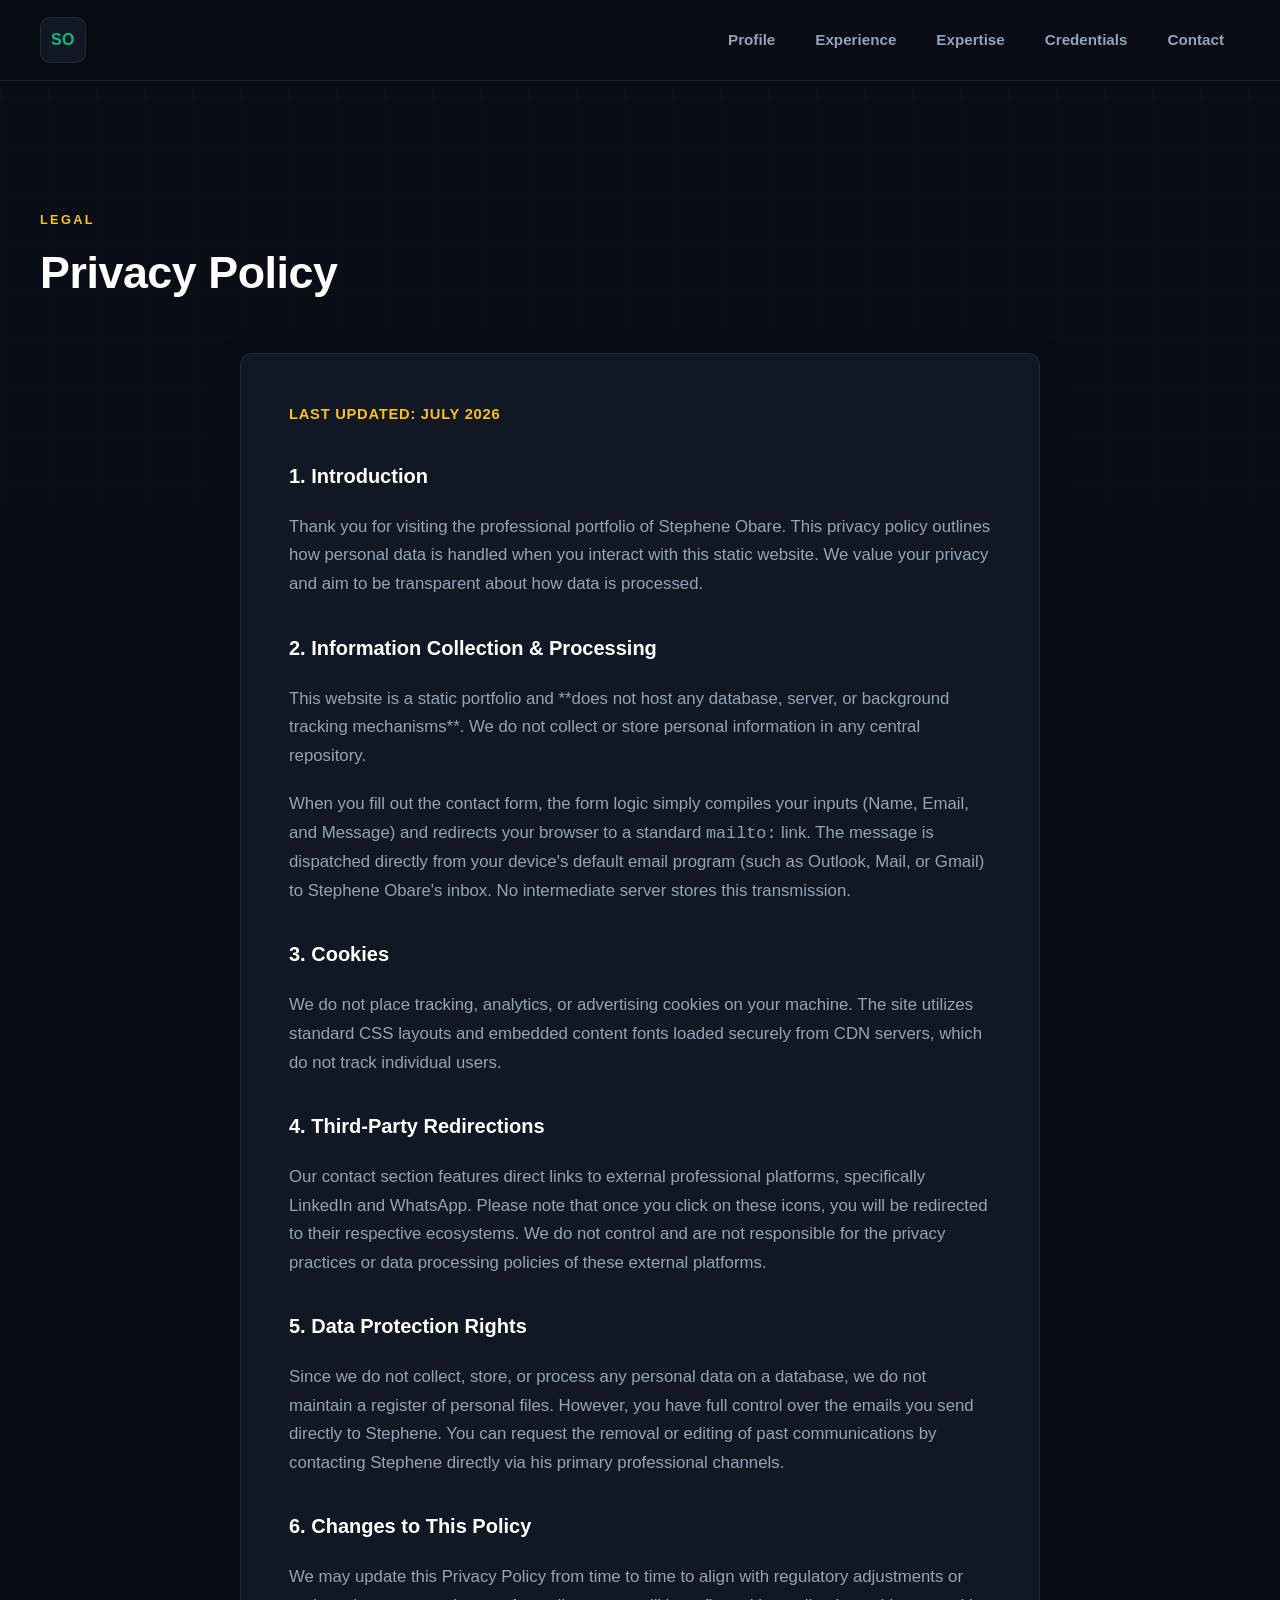
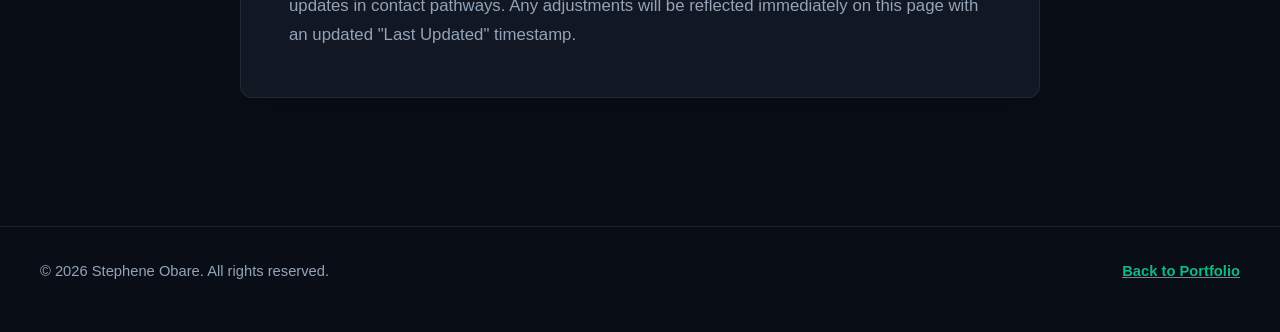
==== privacy.html @ b7cac8b8 "Final modifications" ====
<!DOCTYPE html>
<html lang="en">
  <head>
    <meta charset="UTF-8" />
    <meta name="viewport" content="width=device-width, initial-scale=1.0" />
    <meta http-equiv="Content-Security-Policy" content="default-src 'self'; style-src 'self' https://fonts.googleapis.com https://cdnjs.cloudflare.com 'unsafe-inline'; font-src 'self' https://fonts.gstatic.com https://cdnjs.cloudflare.com; img-src 'self' data: https:; script-src 'self'; object-src 'none'; base-uri 'self'; frame-ancestors 'none'" />
    <meta http-equiv="X-Content-Type-Options" content="nosniff" />
    <meta http-equiv="Referrer-Policy" content="strict-origin-when-cross-origin" />
    <meta name="permissions-policy" content="geolocation=(), microphone=(), camera=()" />
    <title>Privacy Policy | Stephene Obare</title>
    <meta name="description" content="Privacy Policy for the professional portfolio website of Stephene Obare." />
    <link rel="preconnect" href="https://fonts.googleapis.com" />
    <link rel="preconnect" href="https://fonts.gstatic.com" crossorigin />
    <link href="https://fonts.googleapis.com/css2?family=Inter:wght@400;500;600;700;800&family=Plus+Jakarta+Sans:ital,wght@0,300..800;1,300..800&display=swap" rel="stylesheet" />
    <link rel="stylesheet" href="https://cdnjs.cloudflare.com/ajax/libs/font-awesome/6.5.2/css/all.min.css" referrerpolicy="no-referrer" />
    <link rel="stylesheet" href="styles.css" />
  </head>
  <body>
    <header class="site-header">
      <nav class="nav container">
        <a href="index.html#home" class="logo" aria-label="Stephene Obare home">SO</a>
        <button class="nav-toggle" aria-label="Toggle navigation" aria-expanded="false">
          <span></span>
          <span></span>
          <span></span>
        </button>
        <div class="nav-links">
          <a href="index.html#profile">Profile</a>
          <a href="index.html#experience">Experience</a>
          <a href="index.html#expertise">Expertise</a>
          <a href="index.html#credentials">Credentials</a>
          <a href="index.html#contact">Contact</a>
        </div>
      </nav>
    </header>

    <main>
      <section class="section container">
        <div class="section-heading">
          <p class="eyebrow">Legal</p>
          <h2>Privacy Policy</h2>
        </div>
        
        <div class="feature-panel" style="max-width: 800px; margin: 0 auto; padding: clamp(1.5rem, 4vw, 3rem);">
          <p style="font-size: 0.92rem; color: var(--brass); font-weight: 700; text-transform: uppercase; letter-spacing: 0.05em; margin-bottom: 1.5rem;">Last Updated: July 2026</p>
          
          <h3 style="color: var(--navy); font-family: var(--font-heading); margin-top: 2rem; font-size: 1.25rem;">1. Introduction</h3>
          <p>Thank you for visiting the professional portfolio of Stephene Obare. This privacy policy outlines how personal data is handled when you interact with this static website. We value your privacy and aim to be transparent about how data is processed.</p>
          
          <h3 style="color: var(--navy); font-family: var(--font-heading); margin-top: 2rem; font-size: 1.25rem;">2. Information Collection & Processing</h3>
          <p>This website is a static portfolio and **does not host any database, server, or background tracking mechanisms**. We do not collect or store personal information in any central repository.</p>
          <p>When you fill out the contact form, the form logic simply compiles your inputs (Name, Email, and Message) and redirects your browser to a standard <code>mailto:</code> link. The message is dispatched directly from your device's default email program (such as Outlook, Mail, or Gmail) to Stephene Obare's inbox. No intermediate server stores this transmission.</p>
          
          <h3 style="color: var(--navy); font-family: var(--font-heading); margin-top: 2rem; font-size: 1.25rem;">3. Cookies</h3>
          <p>We do not place tracking, analytics, or advertising cookies on your machine. The site utilizes standard CSS layouts and embedded content fonts loaded securely from CDN servers, which do not track individual users.</p>
          
          <h3 style="color: var(--navy); font-family: var(--font-heading); margin-top: 2rem; font-size: 1.25rem;">4. Third-Party Redirections</h3>
          <p>Our contact section features direct links to external professional platforms, specifically LinkedIn and WhatsApp. Please note that once you click on these icons, you will be redirected to their respective ecosystems. We do not control and are not responsible for the privacy practices or data processing policies of these external platforms.</p>
          
          <h3 style="color: var(--navy); font-family: var(--font-heading); margin-top: 2rem; font-size: 1.25rem;">5. Data Protection Rights</h3>
          <p>Since we do not collect, store, or process any personal data on a database, we do not maintain a register of personal files. However, you have full control over the emails you send directly to Stephene. You can request the removal or editing of past communications by contacting Stephene directly via his primary professional channels.</p>
          
          <h3 style="color: var(--navy); font-family: var(--font-heading); margin-top: 2rem; font-size: 1.25rem;">6. Changes to This Policy</h3>
          <p>We may update this Privacy Policy from time to time to align with regulatory adjustments or updates in contact pathways. Any adjustments will be reflected immediately on this page with an updated "Last Updated" timestamp.</p>
        </div>
      </section>
    </main>

    <footer class="site-footer">
      <div class="container footer-content">
        <p>&copy; <span id="year"></span> Stephene Obare. All rights reserved.</p>
        <p><a href="index.html" style="color: var(--green); font-weight: 700; text-decoration: underline;">Back to Portfolio</a></p>
      </div>
    </footer>

    <script src="script.js"></script>
  </body>
</html>
---- styles.css ----
:root {
  --ink: #e2e8f0;
  --muted: #94a3b8;
  --paper: #090e16;
  --panel: #111823;
  --navy: #ffffff;
  --green: #10b981;
  --brass: #fbbf24;
  --clay: #f43f5e;
  --line: rgba(255, 255, 255, 0.08);
  --shadow: 0 8px 32px rgba(0, 0, 0, 0.24), 0 1px 4px rgba(0, 0, 0, 0.12);
  --shadow-hover: 0 16px 48px rgba(0, 0, 0, 0.4), 0 4px 16px rgba(0, 0, 0, 0.2);
  --font-heading: 'Plus Jakarta Sans', 'Inter', sans-serif;
  --font-body: 'Inter', sans-serif;
}

* {
  box-sizing: border-box;
}

html {
  scroll-behavior: smooth;
}

body {
  margin: 0;
  font-family: var(--font-body);
  color: var(--ink);
  line-height: 1.7;
  background: var(--paper);
  overflow-x: hidden;
}

body::before {
  content: '';
  position: fixed;
  inset: 0;
  z-index: -1;
  pointer-events: none;
  background:
    linear-gradient(rgba(255, 255, 255, 0.015) 1px, transparent 1px),
    linear-gradient(90deg, rgba(255, 255, 255, 0.015) 1px, transparent 1px);
  background-size: 48px 48px;
  mask-image: linear-gradient(180deg, rgba(0, 0, 0, 1), transparent 90%);
}

a {
  color: inherit;
  text-decoration: none;
  transition: all 0.25s ease;
}

img {
  display: block;
  max-width: 100%;
}

.container {
  width: min(1200px, calc(100% - 3rem));
  margin: 0 auto;
}

/* Header & Nav */
.site-header {
  position: sticky;
  top: 0;
  z-index: 100;
  background: rgba(9, 14, 22, 0.8);
  border-bottom: 1px solid var(--line);
  backdrop-filter: blur(16px);
  -webkit-backdrop-filter: blur(16px);
}

.nav {
  display: flex;
  align-items: center;
  justify-content: space-between;
  min-height: 80px;
}

.logo {
  display: inline-flex;
  align-items: center;
  justify-content: center;
  width: 46px;
  height: 46px;
  border-radius: 10px;
  background: var(--panel);
  color: var(--green);
  font-family: var(--font-heading);
  font-weight: 800;
  letter-spacing: 0.02em;
  box-shadow: 0 8px 16px rgba(0, 0, 0, 0.2);
  transition: transform 0.25s ease, box-shadow 0.25s ease;
  border: 1px solid var(--line);
}

.logo:hover {
  transform: translateY(-2px);
  box-shadow: 0 12px 20px rgba(0, 0, 0, 0.3);
}

.nav-links {
  display: flex;
  align-items: center;
  gap: 0.5rem;
  color: var(--muted);
  font-family: var(--font-heading);
  font-weight: 600;
  font-size: 0.95rem;
}

.nav-links a {
  padding: 0.5rem 1rem;
  border-radius: 8px;
  position: relative;
}

.nav-links a:hover {
  color: var(--green);
  background: rgba(16, 185, 129, 0.06);
}

.nav-toggle {
  display: none;
  flex-direction: column;
  gap: 5px;
  width: 44px;
  height: 44px;
  align-items: center;
  justify-content: center;
  border: 1px solid var(--line);
  border-radius: 8px;
  background: var(--panel);
  cursor: pointer;
  transition: all 0.2s ease;
}

.nav-toggle:hover {
  background: rgba(255, 255, 255, 0.03);
}

.nav-toggle span {
  width: 20px;
  height: 2px;
  background: var(--navy);
  border-radius: 999px;
  transition: all 0.2s ease;
}

/* Hero Shell */
.hero-shell {
  background:
    linear-gradient(135deg, rgba(10, 24, 36, 0.98) 0%, rgba(15, 37, 55, 0.94) 60%, rgba(17, 76, 64, 0.92) 100%),
    radial-gradient(circle at 80% 20%, rgba(184, 141, 61, 0.15), transparent 50%);
  color: #fff;
  position: relative;
  overflow: hidden;
}

.hero {
  display: grid;
  grid-template-columns: minmax(0, 1.15fr) minmax(320px, 0.85fr);
  gap: clamp(2rem, 5vw, 5rem);
  align-items: center;
  padding: clamp(5rem, 10vh, 7.5rem) 0;
}

.eyebrow {
  margin: 0 0 1rem;
  color: var(--brass);
  font-family: var(--font-heading);
  font-size: 0.8rem;
  font-weight: 800;
  letter-spacing: 0.18em;
  text-transform: uppercase;
}

.hero h1,
.section-heading h2,
.contact-copy h2 {
  margin: 0;
  font-family: var(--font-heading);
  color: var(--navy);
  line-height: 1.12;
  font-weight: 800;
}

.hero h1 {
  color: #ffffff;
  font-size: clamp(2.5rem, 5.5vw, 4.4rem);
  letter-spacing: -0.02em;
}

.hero-text {
  max-width: 60ch;
  margin: 1.75rem 0 0;
  color: rgba(255, 255, 255, 0.85);
  font-size: 1.15rem;
  line-height: 1.6;
}

.hero-actions {
  display: flex;
  flex-wrap: wrap;
  gap: 1rem;
  margin-top: 2.2rem;
}

.btn {
  display: inline-flex;
  align-items: center;
  justify-content: center;
  gap: 0.65rem;
  min-height: 52px;
  padding: 0.85rem 1.75rem;
  border-radius: 8px;
  font-family: var(--font-heading);
  font-weight: 700;
  font-size: 0.98rem;
  transition: all 0.25s cubic-bezier(0.25, 0.46, 0.45, 0.94);
  cursor: pointer;
  border: 1px solid transparent;
}

.btn:hover {
  transform: translateY(-3px);
  box-shadow: 0 12px 28px rgba(15, 37, 55, 0.2);
}

.btn:active {
  transform: translateY(-1px);
}

.btn-primary {
  background: var(--green);
  color: #fff;
  box-shadow: 0 4px 14px rgba(17, 76, 64, 0.25);
}

.btn-primary:hover {
  background: #195e50;
  box-shadow: 0 8px 22px rgba(17, 76, 64, 0.35);
}

.btn-secondary {
  background: var(--panel);
  border: 1px solid var(--line);
  color: var(--navy);
  box-shadow: var(--shadow);
}

.btn-secondary:hover {
  background: var(--paper);
  border-color: rgba(15, 37, 55, 0.15);
}

.hero-shell .eyebrow {
  color: var(--brass);
}

.hero-shell .btn-secondary {
  border-color: rgba(255, 255, 255, 0.2);
  background: rgba(255, 255, 255, 0.08);
  color: #fff;
  box-shadow: none;
}

.hero-shell .btn-secondary:hover {
  background: rgba(255, 255, 255, 0.16);
  border-color: rgba(255, 255, 255, 0.35);
}

.profile-card {
  align-self: stretch;
  display: grid;
  grid-template-rows: minmax(420px, 1fr) auto;
  overflow: hidden;
  border: 1px solid rgba(255, 255, 255, 0.1);
  border-radius: 12px;
  background: rgba(255, 255, 255, 0.05);
  backdrop-filter: blur(12px);
  -webkit-backdrop-filter: blur(12px);
  box-shadow: 0 30px 60px rgba(0, 0, 0, 0.25);
  transition: transform 0.3s ease;
}

.profile-card:hover {
  transform: translateY(-4px);
}

.portrait-frame {
  min-height: 420px;
  background: var(--navy);
  overflow: hidden;
}

.portrait-frame img {
  width: 100%;
  height: 100%;
  object-fit: cover;
  object-position: center top;
  transition: transform 0.5s ease;
}

.profile-card:hover .portrait-frame img {
  transform: scale(1.03);
}

.profile-card__body {
  padding: 1.75rem;
}

.profile-name {
  margin: 0;
  color: var(--navy);
  font-family: var(--font-heading);
  font-size: 1.6rem;
  font-weight: 800;
  letter-spacing: -0.01em;
}

.profile-card__body > p:not(.profile-name) {
  margin: 0.35rem 0 1.25rem;
  color: var(--muted);
  font-size: 0.95rem;
  line-height: 1.5;
}

.profile-location {
  display: inline-flex;
  align-items: center;
  gap: 0.5rem;
  padding: 0.5rem 0.85rem;
  border-radius: 6px;
  background: rgba(17, 76, 64, 0.08);
  color: var(--green);
  font-weight: 700;
  font-size: 0.85rem;
  letter-spacing: 0.02em;
}

.impact-strip {
  margin-top: -3.5rem;
  position: relative;
  z-index: 10;
  border-block: none;
  background: transparent;
  color: var(--ink);
}

.impact-grid {
  display: grid;
  grid-template-columns: repeat(3, minmax(0, 1fr));
  gap: 1.5rem;
  background: transparent;
}

.impact-grid div {
  padding: 2rem 1.75rem;
  background: var(--panel);
  border: 1px solid var(--line);
  border-radius: 12px;
  box-shadow: var(--shadow);
  transition: transform 0.3s ease, box-shadow 0.3s ease;
}

.impact-grid div:hover {
  transform: translateY(-4px);
  box-shadow: var(--shadow-hover);
}

.impact-grid strong {
  display: block;
  font-family: var(--font-heading);
  font-size: clamp(1.8rem, 3.5vw, 2.6rem);
  font-weight: 800;
  line-height: 1;
  color: var(--green);
}

.impact-grid span {
  display: block;
  margin-top: 0.6rem;
  color: var(--muted);
  font-size: 0.92rem;
  line-height: 1.5;
}

.section {
  padding: clamp(5rem, 10vw, 8rem) 0;
}

.section-alt {
  background: #0d131f;
  border-block: 1px solid var(--line);
}

.section-heading {
  max-width: 800px;
  margin-bottom: clamp(2.5rem, 6vw, 3.5rem);
}

.section-heading h2,
.contact-copy h2 {
  font-size: clamp(2rem, 3.5vw, 3rem);
  font-weight: 800;
  letter-spacing: -0.01em;
  color: var(--navy);
  margin-top: 0.5rem;
}

.profile-grid,
.credentials-grid {
  display: grid;
  grid-template-columns: minmax(0, 1.2fr) minmax(300px, 0.8fr);
  gap: 2.5rem;
}

.contact-shell {
  display: grid;
  grid-template-columns: 1fr 1.15fr;
  gap: clamp(2rem, 5vw, 4rem);
  align-items: center;
}

.feature-panel,
.timeline-card,
.competency-grid article,
.stack-list article,
.certifications-list {
  border: 1px solid var(--line);
  border-radius: 12px;
  background: var(--panel);
  box-shadow: var(--shadow);
  transition: transform 0.3s ease, box-shadow 0.3s ease;
}

.feature-panel:hover,
.timeline-card:hover,
.competency-grid article:hover,
.stack-list article:hover,
.certifications-list:hover {
  transform: translateY(-4px);
  box-shadow: var(--shadow-hover);
}

.feature-panel {
  padding: clamp(1.5rem, 4vw, 2.5rem);
}

.feature-panel p {
  margin: 0;
  color: var(--muted);
  font-size: 1.05rem;
  line-height: 1.7;
}

.feature-panel p + p {
  margin-top: 1.25rem;
}

.focus-list {
  display: flex;
  flex-direction: column;
  gap: 1rem;
}

.focus-list div {
  display: grid;
  grid-template-columns: 50px minmax(0, 1fr);
  gap: 1.25rem;
  align-items: center;
  padding: 1.25rem 1.5rem;
  border: 1px solid var(--line);
  border-radius: 12px;
  background: var(--panel);
  box-shadow: var(--shadow);
  transition: transform 0.3s cubic-bezier(0.175, 0.885, 0.32, 1.275), 
              box-shadow 0.3s ease, 
              border-color 0.3s ease;
}

.focus-list div:hover {
  transform: translateX(6px);
  box-shadow: var(--shadow-hover);
  border-color: rgba(17, 76, 64, 0.15);
}

.focus-list span {
  color: var(--brass);
  font-family: var(--font-heading);
  font-size: 1.6rem;
  font-weight: 800;
}

.focus-list p {
  margin: 0;
  color: var(--navy);
  font-weight: 700;
  font-size: 1.05rem;
  line-height: 1.4;
}

.timeline {
  display: grid;
  gap: 2rem;
  position: relative;
}

.timeline::before {
  content: '';
  position: absolute;
  left: calc(240px + 1.5rem - 1px);
  top: 8px;
  bottom: 8px;
  width: 2px;
  background: var(--line);
}

@media (max-width: 980px) {
  .timeline::before {
    display: none;
  }
}

.timeline-item {
  display: grid;
  grid-template-columns: 240px minmax(0, 1fr);
  gap: 3rem;
  position: relative;
}

.timeline-meta {
  padding-top: 0.5rem;
  text-align: right;
}

@media (max-width: 980px) {
  .timeline-meta {
    text-align: left;
    margin-bottom: 0.5rem;
  }
}

.timeline-meta span {
  display: inline-flex;
  padding: 0.35rem 0.75rem;
  border-radius: 6px;
  background: rgba(251, 191, 36, 0.1);
  color: var(--brass);
  font-family: var(--font-heading);
  font-size: 0.8rem;
  font-weight: 800;
  letter-spacing: 0.02em;
}

.timeline-meta strong {
  display: block;
  margin-top: 0.75rem;
  color: var(--navy);
  font-size: 1.1rem;
  font-family: var(--font-heading);
  font-weight: 700;
}

.timeline-card {
  padding: clamp(1.5rem, 4vw, 2.2rem);
  position: relative;
}

.timeline-card::before {
  content: '';
  position: absolute;
  left: calc(-1.5rem - 5px);
  top: 2rem;
  width: 10px;
  height: 10px;
  border-radius: 50%;
  background: var(--brass);
  border: 2px solid var(--paper);
  box-shadow: 0 0 0 4px var(--line);
  z-index: 2;
}

@media (max-width: 980px) {
  .timeline-card::before {
    display: none;
  }
}

.timeline-card h3 {
  font-size: 1.35rem;
  font-weight: 800;
  margin-bottom: 0.85rem;
}

.competency-grid h3,
.stack-list h3 {
  font-size: 1.2rem;
  font-weight: 800;
  margin-bottom: 0.75rem;
}

.timeline-card ul {
  margin: 0;
  padding-left: 1.25rem;
  color: var(--muted);
  font-size: 0.98rem;
  line-height: 1.65;
}

.timeline-card li + li {
  margin-top: 0.65rem;
}

.achievement-box {
  margin-top: 1.5rem;
  padding: 1.25rem;
  border-left: 3px solid var(--clay);
  background: rgba(244, 63, 94, 0.05);
  border-radius: 0 8px 8px 0;
}

.achievement-box strong {
  font-family: var(--font-heading);
  font-weight: 700;
  color: var(--navy);
  display: block;
  margin-bottom: 0.35rem;
  font-size: 0.95rem;
  text-transform: uppercase;
  letter-spacing: 0.05em;
}

.achievement-box p {
  margin: 0;
  color: var(--muted);
  font-size: 0.95rem;
  line-height: 1.6;
}

.achievement-box p + p {
  margin-top: 0.65rem;
}

.competency-grid {
  display: grid;
  grid-template-columns: repeat(3, minmax(0, 1fr));
  gap: 1.5rem;
}

.competency-grid article {
  padding: 2rem 1.75rem;
  display: flex;
  flex-direction: column;
}

.competency-grid p {
  font-size: 0.95rem;
  line-height: 1.6;
}

.competency-grid i {
  display: inline-flex;
  align-items: center;
  justify-content: center;
  width: 48px;
  height: 48px;
  border-radius: 10px;
  background: rgba(16, 185, 129, 0.1);
  color: var(--green);
  font-size: 1.3rem;
  margin-bottom: 1.5rem;
  transition: all 0.3s ease;
}

.competency-grid article:hover i {
  background: var(--green);
  color: #fff;
  transform: scale(1.05);
}

.stack-list {
  display: grid;
  gap: 1rem;
}

.stack-list article {
  padding: 1.5rem;
}

.stack-list span {
  display: block;
  margin-bottom: 0.5rem;
  color: var(--green);
  font-size: 0.85rem;
  font-weight: 800;
  font-family: var(--font-heading);
  letter-spacing: 0.05em;
}

.certifications-list {
  display: flex;
  flex-direction: column;
  padding: 1.25rem;
}

.cert-item {
  display: grid;
  grid-template-columns: auto minmax(0, 1fr);
  gap: 1.15rem;
  align-items: center;
  padding: 1rem 1.25rem;
  border-radius: 8px;
  transition: background-color 0.25s ease, transform 0.25s ease;
}

.cert-item + .cert-item {
  border-top: 1px solid var(--line);
  margin-top: 0.25rem;
}

.cert-item:hover {
  background-color: rgba(17, 76, 64, 0.03);
  transform: translateX(4px);
}

.cert-icon {
  display: inline-flex;
  align-items: center;
  justify-content: center;
  width: 40px;
  height: 40px;
  border-radius: 8px;
  background: rgba(184, 141, 61, 0.1);
  color: var(--brass);
  font-size: 1.25rem;
}

.cert-content h3 {
  font-size: 1.05rem;
  font-weight: 700;
  color: var(--navy);
  margin: 0;
  line-height: 1.3;
}

.cert-content p {
  margin: 0.25rem 0 0;
  color: var(--muted);
  font-size: 0.88rem;
}

.contact-section {
  padding-bottom: 6rem;
}

.contact-copy p:not(.eyebrow) {
  color: var(--muted);
  max-width: 55ch;
  font-size: 1.05rem;
  line-height: 1.65;
}

.contact-overview {
  display: grid;
  gap: 2rem;
}

.contact-icons-only {
  display: flex;
  gap: 1.25rem;
  margin-top: 1rem;
  align-items: center;
}

.contact-icon-btn {
  display: inline-flex;
  align-items: center;
  justify-content: center;
  width: 3.8rem;
  height: 3.8rem;
  border-radius: 50%;
  border: 1px solid var(--line);
  background: var(--panel);
  color: var(--navy);
  font-size: 1.45rem;
  box-shadow: var(--shadow);
  transition: transform 0.3s cubic-bezier(0.175, 0.885, 0.32, 1.275), 
              background-color 0.25s ease, 
              color 0.25s ease, 
              border-color 0.25s ease, 
              box-shadow 0.3s ease;
}

.contact-icon-btn:hover {
  transform: translateY(-5px) scale(1.05);
  box-shadow: var(--shadow-hover);
  color: #fff;
  border-color: transparent;
}

.contact-icon-btn.email:hover {
  background: linear-gradient(135deg, #b88d3d 0%, #c25f3f 100%);
}

.contact-icon-btn.whatsapp:hover {
  background: linear-gradient(135deg, #25d366 0%, #128c7e 100%);
}

.contact-icon-btn.linkedin:hover {
  background: linear-gradient(135deg, #0a66c2 0%, #004182 100%);
}

.contact-actions {
  display: grid;
  gap: 1.5rem;
  width: 100%;
}

.contact-form {
  display: grid;
  gap: 1.25rem;
  width: 100%;
  padding: clamp(1.5rem, 4vw, 2.25rem);
  border: 1px solid var(--line);
  border-radius: 12px;
  background: var(--panel);
  box-shadow: var(--shadow);
}

.form-heading h3 {
  margin: 0;
  color: var(--navy);
  font-family: var(--font-heading);
  font-size: 1.5rem;
  font-weight: 800;
}

.form-heading p {
  margin: 0.35rem 0 0;
  color: var(--muted);
  font-size: 0.95rem;
}

.form-group {
  display: grid;
  gap: 0.45rem;
}

.form-group label {
  color: var(--navy);
  font-size: 0.9rem;
  font-weight: 700;
  font-family: var(--font-heading);
  letter-spacing: 0.02em;
}

.form-group input,
.form-group textarea {
  width: 100%;
  border: 1px solid var(--line);
  border-radius: 8px;
  padding: 0.85rem 1rem;
  background: var(--paper);
  color: var(--ink);
  font: inherit;
  transition: all 0.25s ease;
}

.form-group input:focus,
.form-group textarea:focus {
  outline: none;
  border-color: var(--green);
  background: var(--panel);
  box-shadow: 0 0 0 3px rgba(16, 185, 129, 0.18);
}

.form-group textarea {
  min-height: 8rem;
  resize: vertical;
}

.form-group input::placeholder,
.form-group textarea::placeholder {
  color: #64748b;
}

.form-status {
  min-height: 1.2rem;
  margin: 0;
  color: var(--green);
  font-size: 0.95rem;
  font-weight: 700;
}

.site-footer {
  padding: 2rem 0 3rem;
  border-top: 1px solid var(--line);
}

.footer-content {
  display: flex;
  align-items: center;
  justify-content: space-between;
  gap: 1rem;
  color: var(--muted);
  font-size: 0.92rem;
}

.footer-content p {
  margin: 0;
}

@media (max-width: 980px) {
  .hero,
  .profile-grid,
  .credentials-grid,
  .contact-shell,
  .timeline-item {
    grid-template-columns: 1fr;
  }

  .hero {
    padding-top: 4rem;
  }

  .hero h1 {
    max-width: 100%;
  }

  .profile-card {
    grid-template-rows: auto auto;
  }

  .portrait-frame {
    height: min(72vw, 560px);
  }

  .timeline-meta {
    display: flex;
    align-items: center;
    justify-content: space-between;
    gap: 1rem;
  }

  .timeline-meta strong {
    margin-top: 0;
    text-align: right;
  }

  .competency-grid {
    grid-template-columns: repeat(2, minmax(0, 1fr));
  }
}

@media (max-width: 760px) {
  .container {
    width: min(100% - 2rem, 1200px);
  }

  .nav {
    position: relative;
  }

  .nav-toggle {
    display: flex;
  }

  .nav-links {
    display: none;
    position: absolute;
    top: calc(100% + 0.55rem);
    left: 0;
    right: 0;
    flex-direction: column;
    align-items: stretch;
    padding: 1rem;
    border: 1px solid var(--line);
    border-radius: 8px;
    background: var(--panel);
    box-shadow: var(--shadow-hover);
  }

  .nav-links.open {
    display: flex;
  }

  .nav-links a {
    padding: 0.75rem 1rem;
  }

  .hero {
    padding: 4rem 0 3rem;
  }

  .hero-actions,
  .impact-grid,
  .competency-grid {
    grid-template-columns: 1fr;
  }

  .hero-actions {
    display: grid;
  }

  .btn {
    width: 100%;
  }

  .impact-grid {
    display: grid;
  }

  .timeline-meta {
    display: block;
  }

  .timeline-meta strong {
    margin-top: 0.55rem;
    text-align: left;
  }

  .footer-content {
    align-items: flex-start;
    flex-direction: column;
    gap: 0.5rem;
  }
}

@media (max-width: 520px) {
  .hero h1 {
    font-size: clamp(2.2rem, 11vw, 3.2rem);
  }

  .section-heading h2,
  .contact-copy h2 {
    font-size: clamp(1.75rem, 9vw, 2.4rem);
  }

  .portrait-frame {
    height: 380px;
  }

  .focus-list div {
    grid-template-columns: 1fr;
    gap: 0.5rem;
    padding: 1.25rem;
  }

  .competency-grid {
    grid-template-columns: 1fr;
  }
}

@media (prefers-reduced-motion: reduce) {
  html {
    scroll-behavior: auto;
  }

  *,
  *::before,
  *::after {
    transition-duration: 0.01ms !important;
    animation-duration: 0.01ms !important;
  }
}
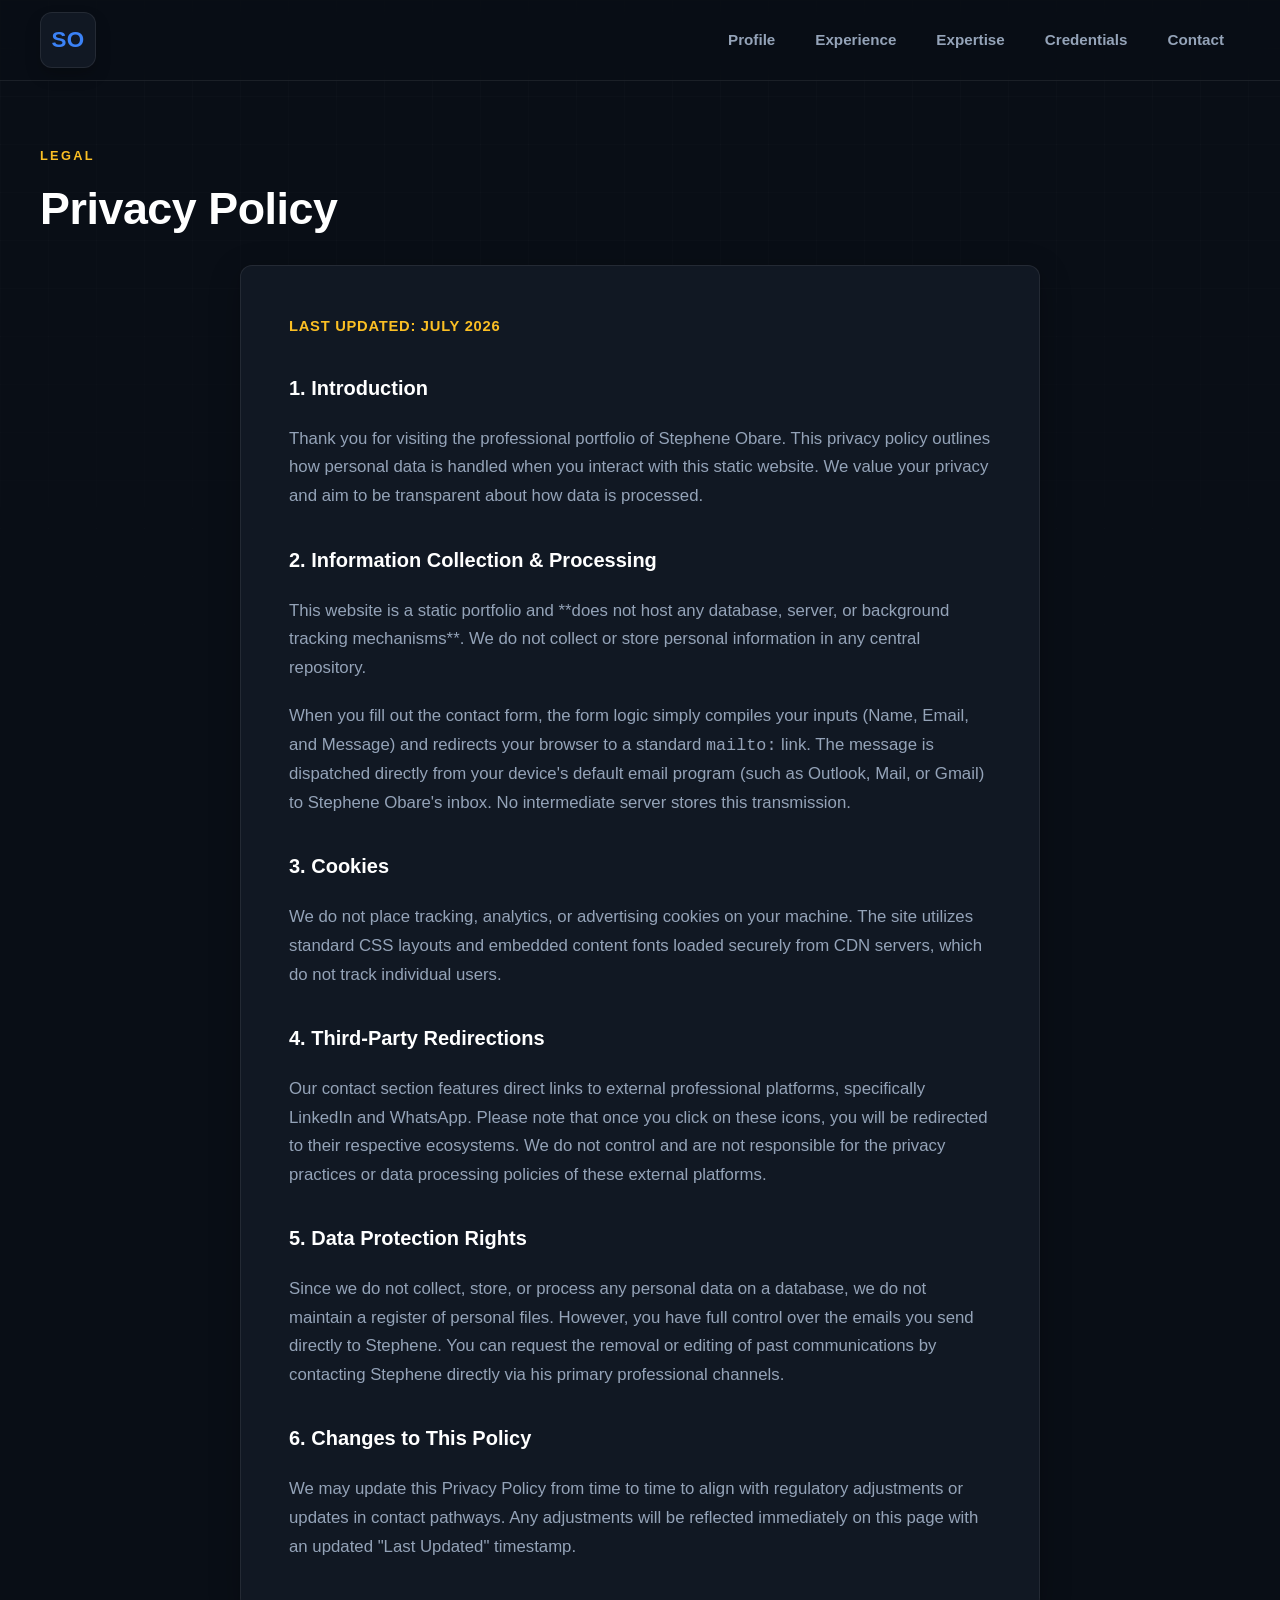
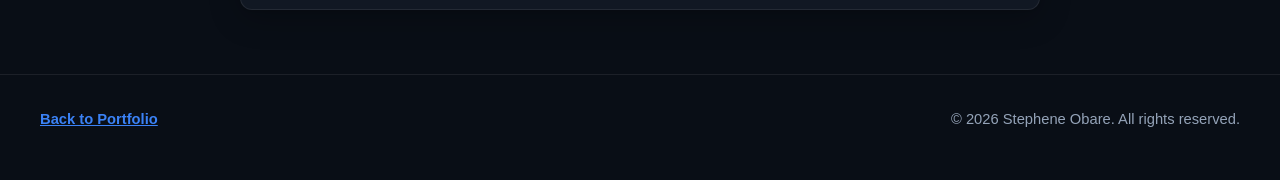
==== commit f1f9f6db: "updated version" ====
--- a/privacy.html
+++ b/privacy.html
@@ -9,6 +9,20 @@
     <meta name="permissions-policy" content="geolocation=(), microphone=(), camera=()" />
     <title>Privacy Policy | Stephene Obare</title>
     <meta name="description" content="Privacy Policy for the professional portfolio website of Stephene Obare." />
+    <meta name="keywords" content="Stephene Obare, Privacy Policy, Risk Management Portfolio" />
+    <meta name="robots" content="index, follow" />
+    <link rel="canonical" href="https://www.stepheneobare.com/privacy.html" />
+
+    <!-- Open Graph -->
+    <meta property="og:type" content="website" />
+    <meta property="og:url" content="https://www.stepheneobare.com/privacy.html" />
+    <meta property="og:title" content="Privacy Policy | Stephene Obare" />
+    <meta property="og:description" content="Privacy Policy for the professional portfolio website of Stephene Obare." />
+
+    <!-- Twitter -->
+    <meta property="twitter:card" content="summary" />
+    <meta property="twitter:title" content="Privacy Policy | Stephene Obare" />
+    <meta property="twitter:description" content="Privacy Policy for the professional portfolio website of Stephene Obare." />
     <link rel="preconnect" href="https://fonts.googleapis.com" />
     <link rel="preconnect" href="https://fonts.gstatic.com" crossorigin />
     <link href="https://fonts.googleapis.com/css2?family=Inter:wght@400;500;600;700;800&family=Plus+Jakarta+Sans:ital,wght@0,300..800;1,300..800&display=swap" rel="stylesheet" />
@@ -68,8 +82,8 @@
 
     <footer class="site-footer">
       <div class="container footer-content">
+        <p><a href="index.html" style="color: var(--accent); font-weight: 700; text-decoration: underline;">Back to Portfolio</a></p>
         <p>&copy; <span id="year"></span> Stephene Obare. All rights reserved.</p>
-        <p><a href="index.html" style="color: var(--green); font-weight: 700; text-decoration: underline;">Back to Portfolio</a></p>
       </div>
     </footer>
 
--- a/styles.css
+++ b/styles.css
@@ -4,7 +4,7 @@
   --paper: #090e16;
   --panel: #111823;
   --navy: #ffffff;
-  --green: #10b981;
+  --accent: #3b82f6;
   --brass: #fbbf24;
   --clay: #f43f5e;
   --line: rgba(255, 255, 255, 0.08);
@@ -82,13 +82,14 @@
   display: inline-flex;
   align-items: center;
   justify-content: center;
-  width: 46px;
-  height: 46px;
-  border-radius: 10px;
+  width: 56px;
+  height: 56px;
+  border-radius: 12px;
   background: var(--panel);
-  color: var(--green);
-  font-family: var(--font-heading);
-  font-weight: 800;
+  color: var(--accent);
+  font-family: var(--font-heading);
+  font-weight: 850;
+  font-size: 1.4rem;
   letter-spacing: 0.02em;
   box-shadow: 0 8px 16px rgba(0, 0, 0, 0.2);
   transition: transform 0.25s ease, box-shadow 0.25s ease;
@@ -117,8 +118,8 @@
 }
 
 .nav-links a:hover {
-  color: var(--green);
-  background: rgba(16, 185, 129, 0.06);
+  color: var(--accent);
+  background: rgba(59, 130, 246, 0.06);
 }
 
 .nav-toggle {
@@ -151,7 +152,7 @@
 /* Hero Shell */
 .hero-shell {
   background:
-    linear-gradient(135deg, rgba(10, 24, 36, 0.98) 0%, rgba(15, 37, 55, 0.94) 60%, rgba(17, 76, 64, 0.92) 100%),
+    linear-gradient(135deg, rgba(10, 24, 36, 0.98) 0%, rgba(15, 37, 55, 0.94) 60%, rgba(37, 99, 235, 0.15) 100%),
     radial-gradient(circle at 80% 20%, rgba(184, 141, 61, 0.15), transparent 50%);
   color: #fff;
   position: relative;
@@ -163,7 +164,7 @@
   grid-template-columns: minmax(0, 1.15fr) minmax(320px, 0.85fr);
   gap: clamp(2rem, 5vw, 5rem);
   align-items: center;
-  padding: clamp(5rem, 10vh, 7.5rem) 0;
+  padding: clamp(3rem, 6vh, 4.5rem) 0;
 }
 
 .eyebrow {
@@ -233,14 +234,14 @@
 }
 
 .btn-primary {
-  background: var(--green);
+  background: var(--accent);
   color: #fff;
-  box-shadow: 0 4px 14px rgba(17, 76, 64, 0.25);
+  box-shadow: 0 4px 14px rgba(37, 99, 235, 0.25);
 }
 
 .btn-primary:hover {
-  background: #195e50;
-  box-shadow: 0 8px 22px rgba(17, 76, 64, 0.35);
+  background: #1d4ed8;
+  box-shadow: 0 8px 22px rgba(37, 99, 235, 0.35);
 }
 
 .btn-secondary {
@@ -333,8 +334,8 @@
   gap: 0.5rem;
   padding: 0.5rem 0.85rem;
   border-radius: 6px;
-  background: rgba(17, 76, 64, 0.08);
-  color: var(--green);
+  background: rgba(37, 99, 235, 0.08);
+  color: var(--accent);
   font-weight: 700;
   font-size: 0.85rem;
   letter-spacing: 0.02em;
@@ -376,7 +377,7 @@
   font-size: clamp(1.8rem, 3.5vw, 2.6rem);
   font-weight: 800;
   line-height: 1;
-  color: var(--green);
+  color: var(--accent);
 }
 
 .impact-grid span {
@@ -388,7 +389,7 @@
 }
 
 .section {
-  padding: clamp(5rem, 10vw, 8rem) 0;
+  padding: clamp(2.5rem, 5vw, 4rem) 0;
 }
 
 .section-alt {
@@ -398,7 +399,7 @@
 
 .section-heading {
   max-width: 800px;
-  margin-bottom: clamp(2.5rem, 6vw, 3.5rem);
+  margin-bottom: clamp(1.5rem, 3.5vw, 2rem);
 }
 
 .section-heading h2,
@@ -421,7 +422,7 @@
   display: grid;
   grid-template-columns: 1fr 1.15fr;
   gap: clamp(2rem, 5vw, 4rem);
-  align-items: center;
+  align-items: start;
 }
 
 .feature-panel,
@@ -484,7 +485,7 @@
 .focus-list div:hover {
   transform: translateX(6px);
   box-shadow: var(--shadow-hover);
-  border-color: rgba(17, 76, 64, 0.15);
+  border-color: rgba(37, 99, 235, 0.15);
 }
 
 .focus-list span {
@@ -668,15 +669,15 @@
   width: 48px;
   height: 48px;
   border-radius: 10px;
-  background: rgba(16, 185, 129, 0.1);
-  color: var(--green);
+  background: rgba(59, 130, 246, 0.1);
+  color: var(--accent);
   font-size: 1.3rem;
   margin-bottom: 1.5rem;
   transition: all 0.3s ease;
 }
 
 .competency-grid article:hover i {
-  background: var(--green);
+  background: var(--accent);
   color: #fff;
   transform: scale(1.05);
 }
@@ -693,7 +694,7 @@
 .stack-list span {
   display: block;
   margin-bottom: 0.5rem;
-  color: var(--green);
+  color: var(--accent);
   font-size: 0.85rem;
   font-weight: 800;
   font-family: var(--font-heading);
@@ -722,7 +723,7 @@
 }
 
 .cert-item:hover {
-  background-color: rgba(17, 76, 64, 0.03);
+  background-color: rgba(37, 99, 235, 0.03);
   transform: translateX(4px);
 }
 
@@ -753,26 +754,128 @@
 }
 
 .contact-section {
-  padding-bottom: 6rem;
-}
-
-.contact-copy p:not(.eyebrow) {
+  position: relative;
+  overflow: hidden;
+  padding-bottom: clamp(2.5rem, 5vw, 4rem);
+}
+
+.contact-section::before {
+  content: '';
+  position: absolute;
+  top: 40%;
+  left: -10%;
+  width: 350px;
+  height: 350px;
+  background: radial-gradient(circle, rgba(59, 130, 246, 0.07) 0%, transparent 70%);
+  z-index: 1;
+  pointer-events: none;
+  filter: blur(40px);
+}
+
+.contact-section::after {
+  content: '';
+  position: absolute;
+  bottom: -10%;
+  right: -5%;
+  width: 400px;
+  height: 400px;
+  background: radial-gradient(circle, rgba(251, 191, 36, 0.05) 0%, transparent 70%);
+  z-index: 1;
+  pointer-events: none;
+  filter: blur(50px);
+}
+
+.contact-accent-heading {
+  font-family: var(--font-heading);
+  font-size: clamp(2.6rem, 6.5vw, 4.4rem);
+  font-weight: 800;
+  line-height: 1.1;
+  letter-spacing: -0.03em;
+  background: linear-gradient(135deg, var(--accent) 0%, var(--brass) 100%);
+  -webkit-background-clip: text;
+  -webkit-text-fill-color: transparent;
+  margin-bottom: 1.25rem;
+  display: block;
+  text-shadow: 0 10px 30px rgba(59, 130, 246, 0.05);
+}
+
+.contact-copy h2 {
+  font-size: clamp(1.2rem, 2.5vw, 1.65rem);
+  font-weight: 600;
+  line-height: 1.45;
+  color: var(--navy);
+  margin-top: 0;
+  margin-bottom: 1.25rem;
+  opacity: 0.95;
+}
+
+.contact-copy p {
   color: var(--muted);
-  max-width: 55ch;
+  max-width: 48ch;
   font-size: 1.05rem;
   line-height: 1.65;
+  margin: 0 0 1.75rem 0;
+}
+
+.contact-location-badge {
+  display: inline-flex;
+  align-items: center;
+  gap: 0.65rem;
+  padding: 0.55rem 1.2rem;
+  border-radius: 99px;
+  background: rgba(59, 130, 246, 0.06);
+  border: 1px solid rgba(59, 130, 246, 0.12);
+  color: var(--accent);
+  font-family: var(--font-heading);
+  font-weight: 600;
+  font-size: 0.85rem;
+  box-shadow: 0 4px 12px rgba(59, 130, 246, 0.02);
+}
+
+.pulse-dot {
+  width: 8px;
+  height: 8px;
+  background-color: var(--accent);
+  border-radius: 50%;
+  position: relative;
+  display: inline-block;
+}
+
+.pulse-dot::after {
+  content: '';
+  position: absolute;
+  inset: -4px;
+  border-radius: 50%;
+  border: 2px solid var(--accent);
+  animation: pulse-ring 2s cubic-bezier(0.215, 0.61, 0.355, 1) infinite;
+}
+
+@keyframes pulse-ring {
+  0% {
+    transform: scale(0.5);
+    opacity: 1;
+  }
+  100% {
+    transform: scale(1.8);
+    opacity: 0;
+  }
 }
 
 .contact-overview {
   display: grid;
   gap: 2rem;
+  position: relative;
+  z-index: 2;
 }
 
 .contact-icons-only {
   display: flex;
-  gap: 1.25rem;
-  margin-top: 1rem;
-  align-items: center;
+  gap: 1.5rem;
+  margin-top: 1.25rem;
+  align-items: center;
+  justify-content: center;
+  position: relative;
+  z-index: 2;
 }
 
 .contact-icon-btn {
@@ -782,8 +885,10 @@
   width: 3.8rem;
   height: 3.8rem;
   border-radius: 50%;
-  border: 1px solid var(--line);
-  background: var(--panel);
+  border: 1px solid rgba(255, 255, 255, 0.08);
+  background: rgba(17, 24, 35, 0.5);
+  backdrop-filter: blur(8px);
+  -webkit-backdrop-filter: blur(8px);
   color: var(--navy);
   font-size: 1.45rem;
   box-shadow: var(--shadow);
@@ -795,22 +900,24 @@
 }
 
 .contact-icon-btn:hover {
-  transform: translateY(-5px) scale(1.05);
-  box-shadow: var(--shadow-hover);
+  transform: translateY(-6px) scale(1.08);
   color: #fff;
   border-color: transparent;
 }
 
 .contact-icon-btn.email:hover {
   background: linear-gradient(135deg, #b88d3d 0%, #c25f3f 100%);
+  box-shadow: 0 10px 24px rgba(184, 141, 61, 0.35);
 }
 
 .contact-icon-btn.whatsapp:hover {
   background: linear-gradient(135deg, #25d366 0%, #128c7e 100%);
+  box-shadow: 0 10px 24px rgba(37, 211, 102, 0.35);
 }
 
 .contact-icon-btn.linkedin:hover {
   background: linear-gradient(135deg, #0a66c2 0%, #004182 100%);
+  box-shadow: 0 10px 24px rgba(10, 102, 194, 0.35);
 }
 
 .contact-actions {
@@ -824,10 +931,21 @@
   gap: 1.25rem;
   width: 100%;
   padding: clamp(1.5rem, 4vw, 2.25rem);
-  border: 1px solid var(--line);
-  border-radius: 12px;
-  background: var(--panel);
-  box-shadow: var(--shadow);
+  border: 1px solid rgba(255, 255, 255, 0.06);
+  border-radius: 16px;
+  background: rgba(17, 24, 35, 0.45);
+  backdrop-filter: blur(20px);
+  -webkit-backdrop-filter: blur(20px);
+  box-shadow: 
+    0 24px 48px rgba(0, 0, 0, 0.35),
+    inset 0 1px 1px rgba(255, 255, 255, 0.05);
+  position: relative;
+  z-index: 2;
+  transition: transform 0.3s ease, border-color 0.3s ease;
+}
+
+.contact-form:hover {
+  border-color: rgba(255, 255, 255, 0.1);
 }
 
 .form-heading h3 {
@@ -860,21 +978,26 @@
 .form-group input,
 .form-group textarea {
   width: 100%;
-  border: 1px solid var(--line);
+  border: 1px solid rgba(255, 255, 255, 0.08);
   border-radius: 8px;
   padding: 0.85rem 1rem;
-  background: var(--paper);
+  background: rgba(9, 14, 22, 0.55);
   color: var(--ink);
   font: inherit;
-  transition: all 0.25s ease;
+  transition: all 0.3s cubic-bezier(0.25, 0.46, 0.45, 0.94);
+}
+
+.form-group input:hover,
+.form-group textarea:hover {
+  border-color: rgba(255, 255, 255, 0.15);
 }
 
 .form-group input:focus,
-.form-group textarea:focus {
+  .form-group textarea:focus {
   outline: none;
-  border-color: var(--green);
-  background: var(--panel);
-  box-shadow: 0 0 0 3px rgba(16, 185, 129, 0.18);
+  border-color: var(--accent);
+  background: rgba(9, 14, 22, 0.85);
+  box-shadow: 0 0 0 4px rgba(59, 130, 246, 0.12);
 }
 
 .form-group textarea {
@@ -887,10 +1010,37 @@
   color: #64748b;
 }
 
+.contact-form button[type="submit"] {
+  position: relative;
+  overflow: hidden;
+  z-index: 1;
+}
+
+.contact-form button[type="submit"]::after {
+  content: '';
+  position: absolute;
+  top: 0;
+  left: -100%;
+  width: 100%;
+  height: 100%;
+  background: linear-gradient(
+    90deg,
+    transparent,
+    rgba(255, 255, 255, 0.15),
+    transparent
+  );
+  transition: all 0.6s ease;
+  z-index: -1;
+}
+
+.contact-form button[type="submit"]:hover::after {
+  left: 100%;
+}
+
 .form-status {
   min-height: 1.2rem;
   margin: 0;
-  color: var(--green);
+  color: var(--accent);
   font-size: 0.95rem;
   font-weight: 700;
 }
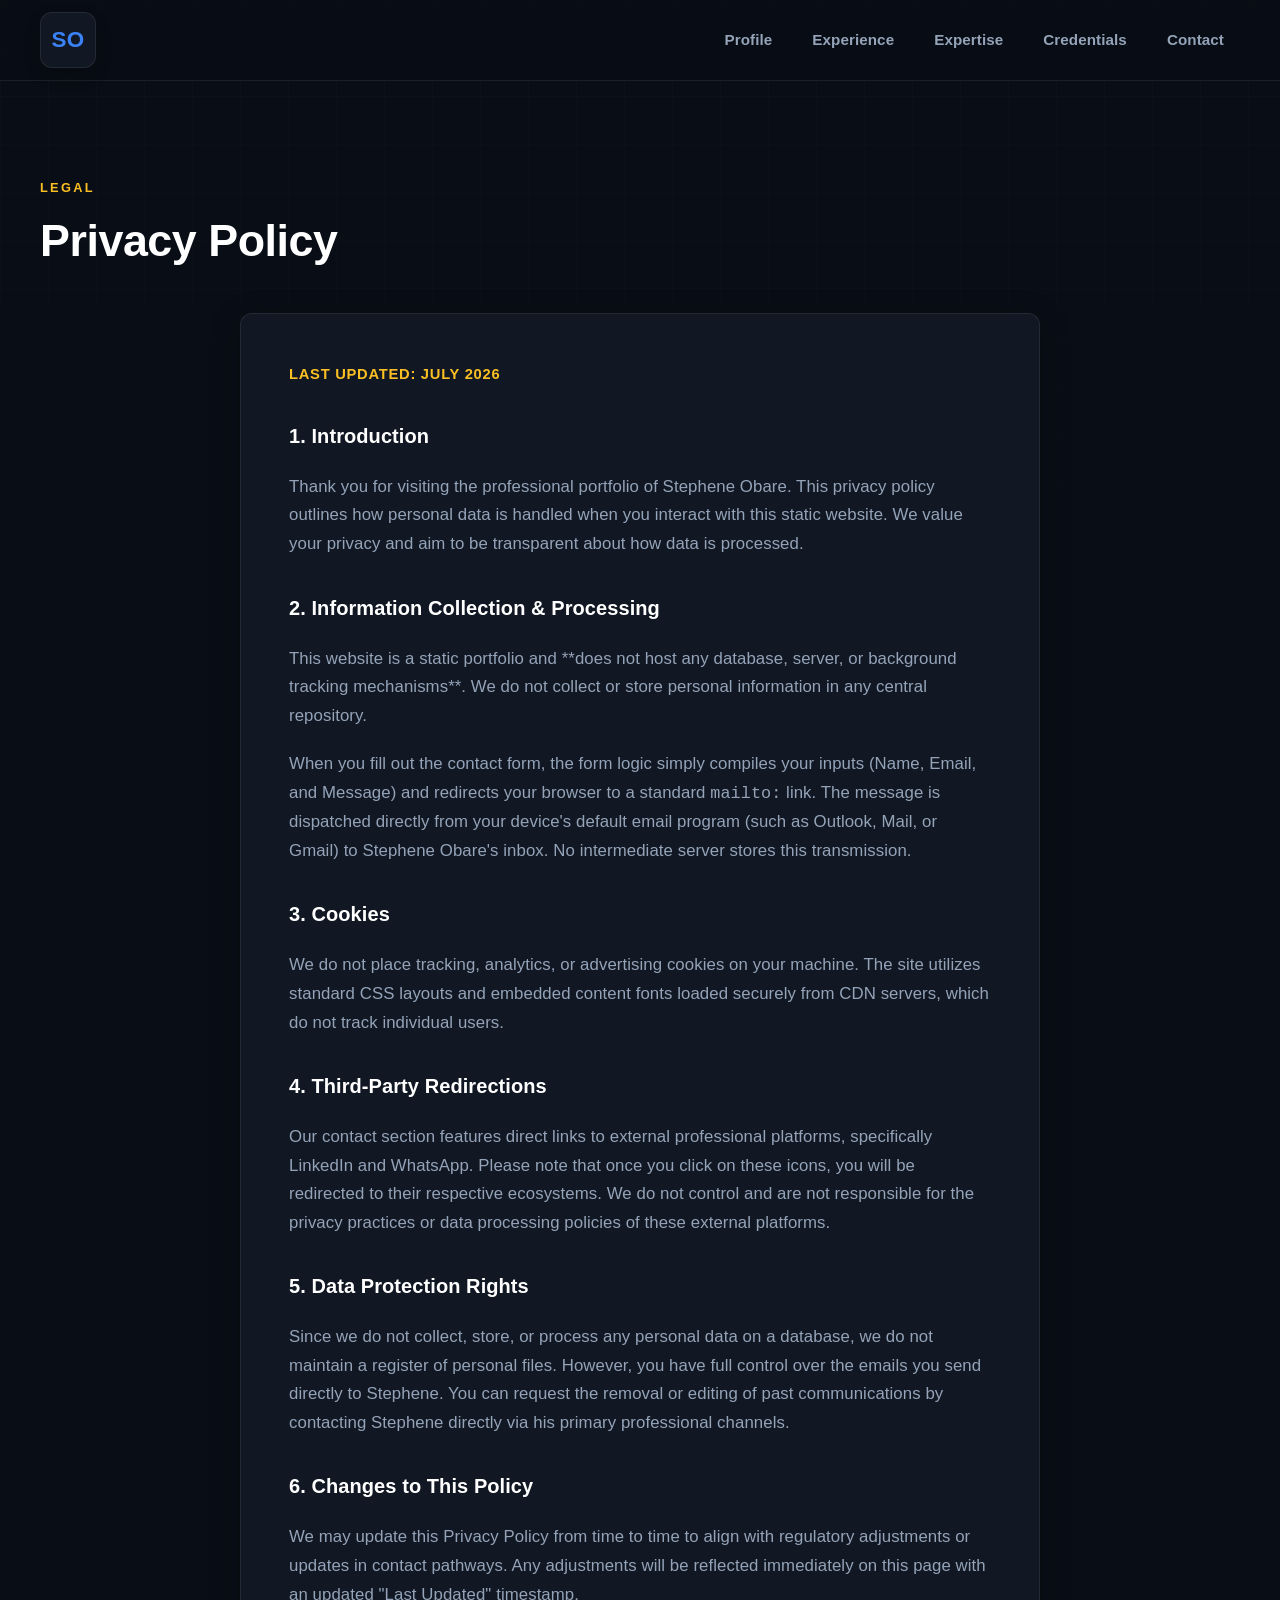
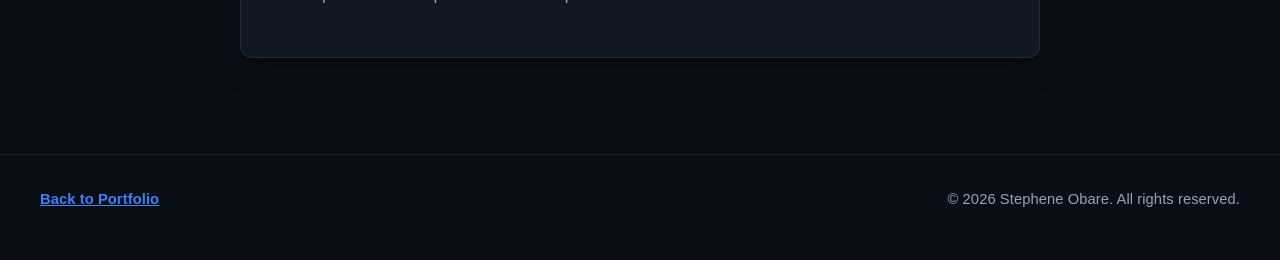
==== commit 6b385913: "added security and core skills section" ====
--- a/privacy.html
+++ b/privacy.html
@@ -3,10 +3,12 @@
   <head>
     <meta charset="UTF-8" />
     <meta name="viewport" content="width=device-width, initial-scale=1.0" />
-    <meta http-equiv="Content-Security-Policy" content="default-src 'self'; style-src 'self' https://fonts.googleapis.com https://cdnjs.cloudflare.com 'unsafe-inline'; font-src 'self' https://fonts.gstatic.com https://cdnjs.cloudflare.com; img-src 'self' data: https:; script-src 'self'; object-src 'none'; base-uri 'self'; frame-ancestors 'none'" />
+    <meta http-equiv="Content-Security-Policy" content="default-src 'self'; style-src 'self' https://fonts.googleapis.com https://cdnjs.cloudflare.com 'unsafe-inline'; font-src 'self' https://fonts.gstatic.com https://cdnjs.cloudflare.com; img-src 'self' data:; script-src 'self'; object-src 'none'; base-uri 'self'; frame-ancestors 'none'; form-action 'self' mailto:; connect-src 'none'; upgrade-insecure-requests" />
     <meta http-equiv="X-Content-Type-Options" content="nosniff" />
+    <meta http-equiv="X-Frame-Options" content="DENY" />
     <meta http-equiv="Referrer-Policy" content="strict-origin-when-cross-origin" />
-    <meta name="permissions-policy" content="geolocation=(), microphone=(), camera=()" />
+    <meta name="permissions-policy" content="geolocation=(), microphone=(), camera=(), payment=(), usb=(), bluetooth=()" />
+    <meta http-equiv="Cross-Origin-Opener-Policy" content="same-origin" />
     <title>Privacy Policy | Stephene Obare</title>
     <meta name="description" content="Privacy Policy for the professional portfolio website of Stephene Obare." />
     <meta name="keywords" content="Stephene Obare, Privacy Policy, Risk Management Portfolio" />
@@ -26,7 +28,7 @@
     <link rel="preconnect" href="https://fonts.googleapis.com" />
     <link rel="preconnect" href="https://fonts.gstatic.com" crossorigin />
     <link href="https://fonts.googleapis.com/css2?family=Inter:wght@400;500;600;700;800&family=Plus+Jakarta+Sans:ital,wght@0,300..800;1,300..800&display=swap" rel="stylesheet" />
-    <link rel="stylesheet" href="https://cdnjs.cloudflare.com/ajax/libs/font-awesome/6.5.2/css/all.min.css" referrerpolicy="no-referrer" />
+    <link rel="stylesheet" href="https://cdnjs.cloudflare.com/ajax/libs/font-awesome/6.5.2/css/all.min.css" integrity="sha512-SnH5WK+bZxgPHs44uWIX+LLJAJ9/2PkPKZ5QiAj6Ta86w+fsb2TkcmfRyVX3pBnMFcV7oQPJkl9QevSCWr3W6A==" crossorigin="anonymous" referrerpolicy="no-referrer" />
     <link rel="stylesheet" href="styles.css" />
   </head>
   <body>
--- a/styles.css
+++ b/styles.css
@@ -12,6 +12,7 @@
   --shadow-hover: 0 16px 48px rgba(0, 0, 0, 0.4), 0 4px 16px rgba(0, 0, 0, 0.2);
   --font-heading: 'Plus Jakarta Sans', 'Inter', sans-serif;
   --font-body: 'Inter', sans-serif;
+  --section-gap: clamp(4rem, 8vw, 6rem);
 }
 
 * {
@@ -27,8 +28,11 @@
   font-family: var(--font-body);
   color: var(--ink);
   line-height: 1.7;
+  letter-spacing: 0.005em;
   background: var(--paper);
   overflow-x: hidden;
+  -webkit-font-smoothing: antialiased;
+  -moz-osx-font-smoothing: grayscale;
 }
 
 body::before {
@@ -389,7 +393,8 @@
 }
 
 .section {
-  padding: clamp(2.5rem, 5vw, 4rem) 0;
+  padding: var(--section-gap) 0;
+  position: relative;
 }
 
 .section-alt {
@@ -399,7 +404,14 @@
 
 .section-heading {
   max-width: 800px;
-  margin-bottom: clamp(1.5rem, 3.5vw, 2rem);
+  margin-bottom: clamp(2rem, 4vw, 3rem);
+}
+
+.section-heading--center {
+  max-width: 700px;
+  margin-left: auto;
+  margin-right: auto;
+  text-align: center;
 }
 
 .section-heading h2,
@@ -501,6 +513,79 @@
   font-weight: 700;
   font-size: 1.05rem;
   line-height: 1.4;
+}
+
+/* ── Skills Grid ── */
+
+.skills-grid {
+  display: grid;
+  grid-template-columns: repeat(3, minmax(0, 1fr));
+  gap: 1.25rem;
+}
+
+.skill-card {
+  padding: 1.75rem 1.5rem;
+  border: 1px solid var(--line);
+  border-radius: 12px;
+  background: var(--panel);
+  box-shadow: var(--shadow);
+  transition: all 0.35s cubic-bezier(0.25, 0.46, 0.45, 0.94);
+  opacity: 0;
+  transform: translateY(20px);
+}
+
+[data-reveal].revealed .skill-card {
+  animation: card-in 0.5s cubic-bezier(0.25, 0.46, 0.45, 0.94) forwards;
+  animation-delay: calc(var(--i) * 0.06s);
+}
+
+@keyframes card-in {
+  to {
+    opacity: 1;
+    transform: translateY(0);
+  }
+}
+
+.skill-card:hover {
+  transform: translateY(-5px);
+  border-color: rgba(59, 130, 246, 0.25);
+  box-shadow: var(--shadow-hover);
+}
+
+.skill-card__icon {
+  display: inline-flex;
+  align-items: center;
+  justify-content: center;
+  width: 44px;
+  height: 44px;
+  border-radius: 10px;
+  background: rgba(59, 130, 246, 0.1);
+  color: var(--accent);
+  font-size: 1.15rem;
+  margin-bottom: 1.15rem;
+  transition: all 0.3s ease;
+}
+
+.skill-card:hover .skill-card__icon {
+  background: var(--accent);
+  color: #fff;
+  transform: scale(1.08);
+}
+
+.skill-card h3 {
+  margin: 0 0 0.5rem;
+  font-family: var(--font-heading);
+  font-size: 1.05rem;
+  font-weight: 800;
+  color: var(--navy);
+  line-height: 1.3;
+}
+
+.skill-card p {
+  margin: 0;
+  color: var(--muted);
+  font-size: 0.9rem;
+  line-height: 1.55;
 }
 
 .timeline {
@@ -1045,6 +1130,44 @@
   font-weight: 700;
 }
 
+.form-status--error {
+  color: var(--clay);
+}
+
+.form-status--success {
+  color: #22c55e;
+}
+
+/* ── Scroll Reveal ── */
+
+[data-reveal] {
+  opacity: 0;
+  transform: translateY(32px);
+  transition: opacity 0.7s cubic-bezier(0.25, 0.46, 0.45, 0.94),
+              transform 0.7s cubic-bezier(0.25, 0.46, 0.45, 0.94);
+}
+
+[data-reveal].revealed {
+  opacity: 1;
+  transform: translateY(0);
+}
+
+/* ── Section Dividers ── */
+
+.section + .section::before,
+.section-alt + .section::before {
+  content: '';
+  position: absolute;
+  top: 0;
+  left: 50%;
+  transform: translateX(-50%);
+  width: min(80%, 600px);
+  height: 1px;
+  background: linear-gradient(90deg, transparent, var(--accent), var(--brass), transparent);
+  opacity: 0.2;
+  pointer-events: none;
+}
+
 .site-footer {
   padding: 2rem 0 3rem;
   border-top: 1px solid var(--line);
@@ -1100,7 +1223,8 @@
     text-align: right;
   }
 
-  .competency-grid {
+  .competency-grid,
+  .skills-grid {
     grid-template-columns: repeat(2, minmax(0, 1fr));
   }
 }
@@ -1151,6 +1275,10 @@
     grid-template-columns: 1fr;
   }
 
+  .skills-grid {
+    grid-template-columns: repeat(2, minmax(0, 1fr));
+  }
+
   .hero-actions {
     display: grid;
   }
@@ -1199,8 +1327,20 @@
     padding: 1.25rem;
   }
 
-  .competency-grid {
+  .competency-grid,
+  .skills-grid {
     grid-template-columns: 1fr;
+  }
+
+  .skill-card {
+    padding: 1.25rem;
+  }
+
+  .skill-card__icon {
+    width: 38px;
+    height: 38px;
+    font-size: 1rem;
+    margin-bottom: 0.85rem;
   }
 }
 
@@ -1215,4 +1355,14 @@
     transition-duration: 0.01ms !important;
     animation-duration: 0.01ms !important;
   }
-}
+
+  [data-reveal] {
+    opacity: 1;
+    transform: none;
+  }
+
+  .skill-card {
+    opacity: 1;
+    transform: none;
+  }
+}
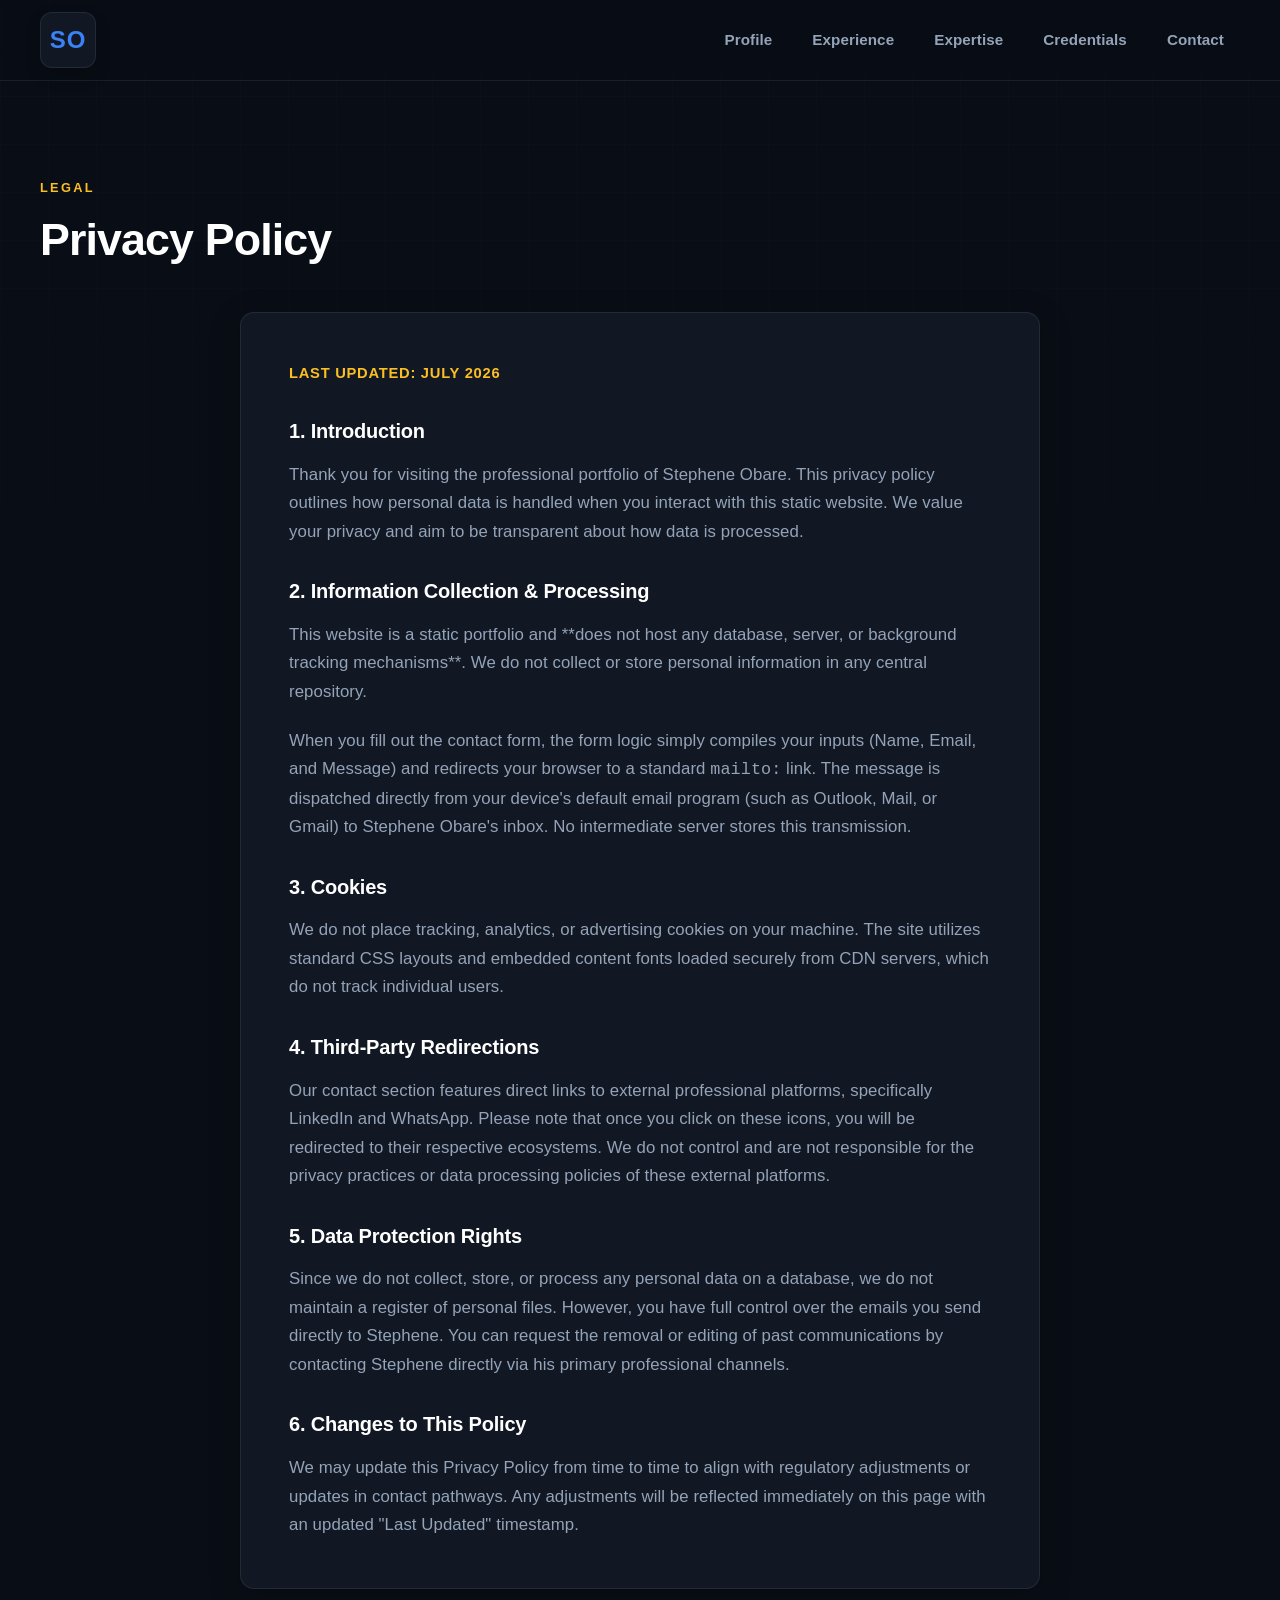
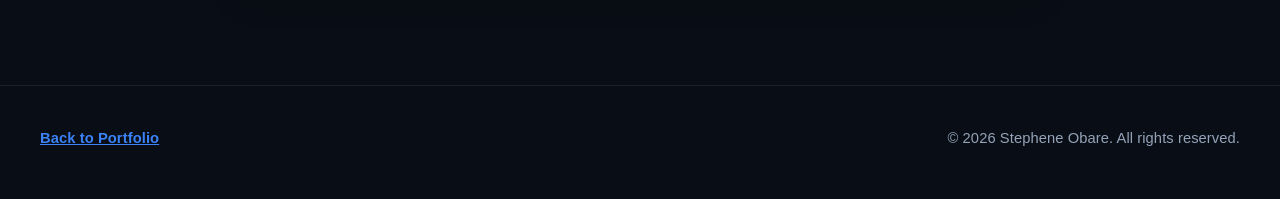
==== commit 54cb9fcd: "formatted the privacy policy" ====
--- a/privacy.html
+++ b/privacy.html
@@ -27,7 +27,7 @@
     <meta property="twitter:description" content="Privacy Policy for the professional portfolio website of Stephene Obare." />
     <link rel="preconnect" href="https://fonts.googleapis.com" />
     <link rel="preconnect" href="https://fonts.gstatic.com" crossorigin />
-    <link href="https://fonts.googleapis.com/css2?family=Inter:wght@400;500;600;700;800&family=Plus+Jakarta+Sans:ital,wght@0,300..800;1,300..800&display=swap" rel="stylesheet" />
+    <link href="https://fonts.googleapis.com/css2?family=Inter:opsz,wght@14..32,400;14..32,500;14..32,600;14..32,700;14..32,800&family=Outfit:wght@300;400;500;600;700;800;900&family=Plus+Jakarta+Sans:ital,wght@0,300..800;1,300..800&display=swap" rel="stylesheet" />
     <link rel="stylesheet" href="https://cdnjs.cloudflare.com/ajax/libs/font-awesome/6.5.2/css/all.min.css" integrity="sha512-SnH5WK+bZxgPHs44uWIX+LLJAJ9/2PkPKZ5QiAj6Ta86w+fsb2TkcmfRyVX3pBnMFcV7oQPJkl9QevSCWr3W6A==" crossorigin="anonymous" referrerpolicy="no-referrer" />
     <link rel="stylesheet" href="styles.css" />
   </head>
@@ -51,32 +51,32 @@
     </header>
 
     <main>
-      <section class="section container">
+      <section class="section container" data-reveal>
         <div class="section-heading">
           <p class="eyebrow">Legal</p>
-          <h2>Privacy Policy</h2>
+          <h1 style="font-family: var(--font-display); font-size: clamp(2rem, 3.5vw, 3rem); font-weight: 800; letter-spacing: -0.02em; color: var(--navy); margin: 0.5rem 0 0; line-height: 1.1;">Privacy Policy</h1>
         </div>
         
         <div class="feature-panel" style="max-width: 800px; margin: 0 auto; padding: clamp(1.5rem, 4vw, 3rem);">
           <p style="font-size: 0.92rem; color: var(--brass); font-weight: 700; text-transform: uppercase; letter-spacing: 0.05em; margin-bottom: 1.5rem;">Last Updated: July 2026</p>
           
-          <h3 style="color: var(--navy); font-family: var(--font-heading); margin-top: 2rem; font-size: 1.25rem;">1. Introduction</h3>
+          <h2 style="color: var(--navy); font-family: var(--font-display); margin-top: 2rem; font-size: 1.25rem; font-weight: 700; letter-spacing: -0.01em; line-height: 1.3;">1. Introduction</h2>
           <p>Thank you for visiting the professional portfolio of Stephene Obare. This privacy policy outlines how personal data is handled when you interact with this static website. We value your privacy and aim to be transparent about how data is processed.</p>
           
-          <h3 style="color: var(--navy); font-family: var(--font-heading); margin-top: 2rem; font-size: 1.25rem;">2. Information Collection & Processing</h3>
+          <h2 style="color: var(--navy); font-family: var(--font-display); margin-top: 2rem; font-size: 1.25rem; font-weight: 700; letter-spacing: -0.01em; line-height: 1.3;">2. Information Collection &amp; Processing</h2>
           <p>This website is a static portfolio and **does not host any database, server, or background tracking mechanisms**. We do not collect or store personal information in any central repository.</p>
           <p>When you fill out the contact form, the form logic simply compiles your inputs (Name, Email, and Message) and redirects your browser to a standard <code>mailto:</code> link. The message is dispatched directly from your device's default email program (such as Outlook, Mail, or Gmail) to Stephene Obare's inbox. No intermediate server stores this transmission.</p>
           
-          <h3 style="color: var(--navy); font-family: var(--font-heading); margin-top: 2rem; font-size: 1.25rem;">3. Cookies</h3>
+          <h2 style="color: var(--navy); font-family: var(--font-display); margin-top: 2rem; font-size: 1.25rem; font-weight: 700; letter-spacing: -0.01em; line-height: 1.3;">3. Cookies</h2>
           <p>We do not place tracking, analytics, or advertising cookies on your machine. The site utilizes standard CSS layouts and embedded content fonts loaded securely from CDN servers, which do not track individual users.</p>
           
-          <h3 style="color: var(--navy); font-family: var(--font-heading); margin-top: 2rem; font-size: 1.25rem;">4. Third-Party Redirections</h3>
+          <h2 style="color: var(--navy); font-family: var(--font-display); margin-top: 2rem; font-size: 1.25rem; font-weight: 700; letter-spacing: -0.01em; line-height: 1.3;">4. Third-Party Redirections</h2>
           <p>Our contact section features direct links to external professional platforms, specifically LinkedIn and WhatsApp. Please note that once you click on these icons, you will be redirected to their respective ecosystems. We do not control and are not responsible for the privacy practices or data processing policies of these external platforms.</p>
           
-          <h3 style="color: var(--navy); font-family: var(--font-heading); margin-top: 2rem; font-size: 1.25rem;">5. Data Protection Rights</h3>
+          <h2 style="color: var(--navy); font-family: var(--font-display); margin-top: 2rem; font-size: 1.25rem; font-weight: 700; letter-spacing: -0.01em; line-height: 1.3;">5. Data Protection Rights</h2>
           <p>Since we do not collect, store, or process any personal data on a database, we do not maintain a register of personal files. However, you have full control over the emails you send directly to Stephene. You can request the removal or editing of past communications by contacting Stephene directly via his primary professional channels.</p>
           
-          <h3 style="color: var(--navy); font-family: var(--font-heading); margin-top: 2rem; font-size: 1.25rem;">6. Changes to This Policy</h3>
+          <h2 style="color: var(--navy); font-family: var(--font-display); margin-top: 2rem; font-size: 1.25rem; font-weight: 700; letter-spacing: -0.01em; line-height: 1.3;">6. Changes to This Policy</h2>
           <p>We may update this Privacy Policy from time to time to align with regulatory adjustments or updates in contact pathways. Any adjustments will be reflected immediately on this page with an updated "Last Updated" timestamp.</p>
         </div>
       </section>
--- a/styles.css
+++ b/styles.css
@@ -10,9 +10,12 @@
   --line: rgba(255, 255, 255, 0.08);
   --shadow: 0 8px 32px rgba(0, 0, 0, 0.24), 0 1px 4px rgba(0, 0, 0, 0.12);
   --shadow-hover: 0 16px 48px rgba(0, 0, 0, 0.4), 0 4px 16px rgba(0, 0, 0, 0.2);
+  --font-display: 'Outfit', 'Plus Jakarta Sans', sans-serif;
   --font-heading: 'Plus Jakarta Sans', 'Inter', sans-serif;
   --font-body: 'Inter', sans-serif;
   --section-gap: clamp(4rem, 8vw, 6rem);
+  --ease-out-expo: cubic-bezier(0.16, 1, 0.3, 1);
+  --ease-spring: cubic-bezier(0.175, 0.885, 0.32, 1.275);
 }
 
 * {
@@ -33,6 +36,8 @@
   overflow-x: hidden;
   -webkit-font-smoothing: antialiased;
   -moz-osx-font-smoothing: grayscale;
+  font-feature-settings: 'cv02', 'cv03', 'cv04', 'cv11';
+  text-rendering: optimizeLegibility;
 }
 
 body::before {
@@ -91,18 +96,18 @@
   border-radius: 12px;
   background: var(--panel);
   color: var(--accent);
-  font-family: var(--font-heading);
-  font-weight: 850;
-  font-size: 1.4rem;
-  letter-spacing: 0.02em;
+  font-family: var(--font-display);
+  font-weight: 800;
+  font-size: 1.5rem;
+  letter-spacing: 0.04em;
   box-shadow: 0 8px 16px rgba(0, 0, 0, 0.2);
-  transition: transform 0.25s ease, box-shadow 0.25s ease;
+  transition: transform 0.4s var(--ease-spring), box-shadow 0.3s ease;
   border: 1px solid var(--line);
 }
 
 .logo:hover {
-  transform: translateY(-2px);
-  box-shadow: 0 12px 20px rgba(0, 0, 0, 0.3);
+  transform: translateY(-3px) scale(1.05);
+  box-shadow: 0 12px 24px rgba(59, 130, 246, 0.2);
 }
 
 .nav-links {
@@ -163,12 +168,73 @@
   overflow: hidden;
 }
 
+.hero-shell::after {
+  content: '';
+  position: absolute;
+  top: -40%;
+  right: -15%;
+  width: 600px;
+  height: 600px;
+  background: radial-gradient(circle, rgba(59, 130, 246, 0.08) 0%, transparent 65%);
+  pointer-events: none;
+  animation: hero-glow 8s ease-in-out infinite alternate;
+}
+
+@keyframes hero-glow {
+  0%   { transform: translate(0, 0) scale(1); opacity: 0.6; }
+  100% { transform: translate(-30px, 20px) scale(1.15); opacity: 1; }
+}
+
 .hero {
   display: grid;
   grid-template-columns: minmax(0, 1.15fr) minmax(320px, 0.85fr);
   gap: clamp(2rem, 5vw, 5rem);
   align-items: center;
   padding: clamp(3rem, 6vh, 4.5rem) 0;
+}
+
+/* ── Hero Entrance Animations ── */
+
+.hero-copy .eyebrow {
+  animation: hero-fade-up 0.8s var(--ease-out-expo) 0.1s both;
+}
+
+.hero-copy h1 {
+  animation: hero-fade-up 0.9s var(--ease-out-expo) 0.25s both;
+}
+
+.hero-text {
+  animation: hero-fade-up 0.9s var(--ease-out-expo) 0.4s both;
+}
+
+.hero-actions {
+  animation: hero-fade-up 0.9s var(--ease-out-expo) 0.55s both;
+}
+
+.profile-card {
+  animation: hero-card-in 1s var(--ease-out-expo) 0.35s both;
+}
+
+@keyframes hero-fade-up {
+  from {
+    opacity: 0;
+    transform: translateY(28px);
+  }
+  to {
+    opacity: 1;
+    transform: translateY(0);
+  }
+}
+
+@keyframes hero-card-in {
+  from {
+    opacity: 0;
+    transform: translateY(40px) scale(0.97);
+  }
+  to {
+    opacity: 1;
+    transform: translateY(0) scale(1);
+  }
 }
 
 .eyebrow {
@@ -185,16 +251,34 @@
 .section-heading h2,
 .contact-copy h2 {
   margin: 0;
-  font-family: var(--font-heading);
+  font-family: var(--font-display);
   color: var(--navy);
-  line-height: 1.12;
+  line-height: 1.1;
   font-weight: 800;
 }
 
 .hero h1 {
   color: #ffffff;
   font-size: clamp(2.5rem, 5.5vw, 4.4rem);
-  letter-spacing: -0.02em;
+  letter-spacing: -0.025em;
+  background: linear-gradient(
+    90deg,
+    #ffffff 0%,
+    rgba(255, 255, 255, 0.92) 40%,
+    rgba(200, 220, 255, 0.95) 70%,
+    #ffffff 100%
+  );
+  background-size: 200% 100%;
+  -webkit-background-clip: text;
+  -webkit-text-fill-color: transparent;
+  background-clip: text;
+  animation: hero-fade-up 0.9s var(--ease-out-expo) 0.25s both,
+             heading-shimmer 6s ease-in-out 2s infinite;
+}
+
+@keyframes heading-shimmer {
+  0%, 100% { background-position: 100% 50%; }
+  50%      { background-position: 0% 50%; }
 }
 
 .hero-text {
@@ -202,7 +286,7 @@
   margin: 1.75rem 0 0;
   color: rgba(255, 255, 255, 0.85);
   font-size: 1.15rem;
-  line-height: 1.6;
+  line-height: 1.65;
 }
 
 .hero-actions {
@@ -219,13 +303,29 @@
   gap: 0.65rem;
   min-height: 52px;
   padding: 0.85rem 1.75rem;
-  border-radius: 8px;
+  border-radius: 10px;
   font-family: var(--font-heading);
   font-weight: 700;
   font-size: 0.98rem;
-  transition: all 0.25s cubic-bezier(0.25, 0.46, 0.45, 0.94);
+  letter-spacing: 0.01em;
+  transition: all 0.35s var(--ease-spring);
   cursor: pointer;
   border: 1px solid transparent;
+  position: relative;
+  overflow: hidden;
+}
+
+.btn::before {
+  content: '';
+  position: absolute;
+  inset: 0;
+  background: linear-gradient(135deg, rgba(255,255,255,0.12) 0%, transparent 60%);
+  opacity: 0;
+  transition: opacity 0.3s ease;
+}
+
+.btn:hover::before {
+  opacity: 1;
 }
 
 .btn:hover {
@@ -234,7 +334,8 @@
 }
 
 .btn:active {
-  transform: translateY(-1px);
+  transform: translateY(-1px) scale(0.98);
+  transition-duration: 0.1s;
 }
 
 .btn-primary {
@@ -282,16 +383,17 @@
   grid-template-rows: minmax(420px, 1fr) auto;
   overflow: hidden;
   border: 1px solid rgba(255, 255, 255, 0.1);
-  border-radius: 12px;
+  border-radius: 16px;
   background: rgba(255, 255, 255, 0.05);
   backdrop-filter: blur(12px);
   -webkit-backdrop-filter: blur(12px);
   box-shadow: 0 30px 60px rgba(0, 0, 0, 0.25);
-  transition: transform 0.3s ease;
+  transition: transform 0.5s var(--ease-out-expo), box-shadow 0.5s ease;
 }
 
 .profile-card:hover {
-  transform: translateY(-4px);
+  transform: translateY(-6px);
+  box-shadow: 0 36px 72px rgba(0, 0, 0, 0.35), 0 0 0 1px rgba(59, 130, 246, 0.1);
 }
 
 .portrait-frame {
@@ -305,11 +407,11 @@
   height: 100%;
   object-fit: cover;
   object-position: center top;
-  transition: transform 0.5s ease;
+  transition: transform 0.7s var(--ease-out-expo);
 }
 
 .profile-card:hover .portrait-frame img {
-  transform: scale(1.03);
+  transform: scale(1.04);
 }
 
 .profile-card__body {
@@ -319,10 +421,10 @@
 .profile-name {
   margin: 0;
   color: var(--navy);
-  font-family: var(--font-heading);
+  font-family: var(--font-display);
   font-size: 1.6rem;
   font-weight: 800;
-  letter-spacing: -0.01em;
+  letter-spacing: -0.015em;
 }
 
 .profile-card__body > p:not(.profile-name) {
@@ -377,11 +479,12 @@
 
 .impact-grid strong {
   display: block;
-  font-family: var(--font-heading);
+  font-family: var(--font-display);
   font-size: clamp(1.8rem, 3.5vw, 2.6rem);
   font-weight: 800;
   line-height: 1;
   color: var(--accent);
+  font-feature-settings: 'tnum';
 }
 
 .impact-grid span {
@@ -416,9 +519,10 @@
 
 .section-heading h2,
 .contact-copy h2 {
+  font-family: var(--font-display);
   font-size: clamp(2rem, 3.5vw, 3rem);
   font-weight: 800;
-  letter-spacing: -0.01em;
+  letter-spacing: -0.02em;
   color: var(--navy);
   margin-top: 0.5rem;
 }
@@ -443,10 +547,12 @@
 .stack-list article,
 .certifications-list {
   border: 1px solid var(--line);
-  border-radius: 12px;
+  border-radius: 14px;
   background: var(--panel);
   box-shadow: var(--shadow);
-  transition: transform 0.3s ease, box-shadow 0.3s ease;
+  transition: transform 0.45s var(--ease-out-expo), 
+              box-shadow 0.45s ease,
+              border-color 0.3s ease;
 }
 
 .feature-panel:hover,
@@ -454,8 +560,9 @@
 .competency-grid article:hover,
 .stack-list article:hover,
 .certifications-list:hover {
-  transform: translateY(-4px);
+  transform: translateY(-5px);
   box-shadow: var(--shadow-hover);
+  border-color: rgba(59, 130, 246, 0.12);
 }
 
 .feature-panel {
@@ -502,7 +609,7 @@
 
 .focus-list span {
   color: var(--brass);
-  font-family: var(--font-heading);
+  font-family: var(--font-display);
   font-size: 1.6rem;
   font-weight: 800;
 }
@@ -526,30 +633,30 @@
 .skill-card {
   padding: 1.75rem 1.5rem;
   border: 1px solid var(--line);
-  border-radius: 12px;
+  border-radius: 14px;
   background: var(--panel);
   box-shadow: var(--shadow);
-  transition: all 0.35s cubic-bezier(0.25, 0.46, 0.45, 0.94);
+  transition: all 0.45s var(--ease-out-expo);
   opacity: 0;
-  transform: translateY(20px);
+  transform: translateY(24px) scale(0.97);
 }
 
 [data-reveal].revealed .skill-card {
-  animation: card-in 0.5s cubic-bezier(0.25, 0.46, 0.45, 0.94) forwards;
-  animation-delay: calc(var(--i) * 0.06s);
+  animation: card-in 0.6s var(--ease-out-expo) forwards;
+  animation-delay: calc(var(--i) * 0.07s);
 }
 
 @keyframes card-in {
   to {
     opacity: 1;
-    transform: translateY(0);
+    transform: translateY(0) scale(1);
   }
 }
 
 .skill-card:hover {
-  transform: translateY(-5px);
-  border-color: rgba(59, 130, 246, 0.25);
-  box-shadow: var(--shadow-hover);
+  transform: translateY(-6px) scale(1.02);
+  border-color: rgba(59, 130, 246, 0.2);
+  box-shadow: var(--shadow-hover), 0 0 40px rgba(59, 130, 246, 0.06);
 }
 
 .skill-card__icon {
@@ -563,22 +670,24 @@
   color: var(--accent);
   font-size: 1.15rem;
   margin-bottom: 1.15rem;
-  transition: all 0.3s ease;
+  transition: all 0.4s var(--ease-spring);
 }
 
 .skill-card:hover .skill-card__icon {
   background: var(--accent);
   color: #fff;
-  transform: scale(1.08);
+  transform: scale(1.1) rotate(-3deg);
+  box-shadow: 0 6px 16px rgba(59, 130, 246, 0.3);
 }
 
 .skill-card h3 {
   margin: 0 0 0.5rem;
-  font-family: var(--font-heading);
+  font-family: var(--font-display);
   font-size: 1.05rem;
-  font-weight: 800;
+  font-weight: 700;
   color: var(--navy);
   line-height: 1.3;
+  letter-spacing: -0.005em;
 }
 
 .skill-card p {
@@ -646,8 +755,9 @@
   margin-top: 0.75rem;
   color: var(--navy);
   font-size: 1.1rem;
-  font-family: var(--font-heading);
+  font-family: var(--font-display);
   font-weight: 700;
+  letter-spacing: -0.005em;
 }
 
 .timeline-card {
@@ -676,16 +786,20 @@
 }
 
 .timeline-card h3 {
+  font-family: var(--font-display);
   font-size: 1.35rem;
-  font-weight: 800;
+  font-weight: 700;
   margin-bottom: 0.85rem;
+  letter-spacing: -0.01em;
 }
 
 .competency-grid h3,
 .stack-list h3 {
+  font-family: var(--font-display);
   font-size: 1.2rem;
-  font-weight: 800;
+  font-weight: 700;
   margin-bottom: 0.75rem;
+  letter-spacing: -0.005em;
 }
 
 .timeline-card ul {
@@ -709,7 +823,7 @@
 }
 
 .achievement-box strong {
-  font-family: var(--font-heading);
+  font-family: var(--font-display);
   font-weight: 700;
   color: var(--navy);
   display: block;
@@ -758,13 +872,14 @@
   color: var(--accent);
   font-size: 1.3rem;
   margin-bottom: 1.5rem;
-  transition: all 0.3s ease;
+  transition: all 0.4s var(--ease-spring);
 }
 
 .competency-grid article:hover i {
   background: var(--accent);
   color: #fff;
-  transform: scale(1.05);
+  transform: scale(1.1) rotate(-3deg);
+  box-shadow: 0 6px 16px rgba(59, 130, 246, 0.3);
 }
 
 .stack-list {
@@ -825,11 +940,13 @@
 }
 
 .cert-content h3 {
+  font-family: var(--font-display);
   font-size: 1.05rem;
   font-weight: 700;
   color: var(--navy);
   margin: 0;
   line-height: 1.3;
+  letter-spacing: -0.005em;
 }
 
 .cert-content p {
@@ -871,17 +988,24 @@
 }
 
 .contact-accent-heading {
-  font-family: var(--font-heading);
+  font-family: var(--font-display);
   font-size: clamp(2.6rem, 6.5vw, 4.4rem);
   font-weight: 800;
   line-height: 1.1;
   letter-spacing: -0.03em;
-  background: linear-gradient(135deg, var(--accent) 0%, var(--brass) 100%);
+  background: linear-gradient(135deg, var(--accent) 0%, #60a5fa 50%, var(--brass) 100%);
+  background-size: 200% 100%;
   -webkit-background-clip: text;
   -webkit-text-fill-color: transparent;
+  background-clip: text;
   margin-bottom: 1.25rem;
   display: block;
-  text-shadow: 0 10px 30px rgba(59, 130, 246, 0.05);
+  animation: contact-gradient 5s ease-in-out infinite alternate;
+}
+
+@keyframes contact-gradient {
+  0%   { background-position: 0% 50%; }
+  100% { background-position: 100% 50%; }
 }
 
 .contact-copy h2 {
@@ -977,15 +1101,15 @@
   color: var(--navy);
   font-size: 1.45rem;
   box-shadow: var(--shadow);
-  transition: transform 0.3s cubic-bezier(0.175, 0.885, 0.32, 1.275), 
-              background-color 0.25s ease, 
-              color 0.25s ease, 
-              border-color 0.25s ease, 
-              box-shadow 0.3s ease;
+  transition: transform 0.4s var(--ease-spring), 
+              background-color 0.3s ease, 
+              color 0.3s ease, 
+              border-color 0.3s ease, 
+              box-shadow 0.4s ease;
 }
 
 .contact-icon-btn:hover {
-  transform: translateY(-6px) scale(1.08);
+  transform: translateY(-6px) scale(1.12);
   color: #fff;
   border-color: transparent;
 }
@@ -1036,9 +1160,10 @@
 .form-heading h3 {
   margin: 0;
   color: var(--navy);
-  font-family: var(--font-heading);
+  font-family: var(--font-display);
   font-size: 1.5rem;
-  font-weight: 800;
+  font-weight: 700;
+  letter-spacing: -0.01em;
 }
 
 .form-heading p {
@@ -1142,15 +1267,54 @@
 
 [data-reveal] {
   opacity: 0;
-  transform: translateY(32px);
-  transition: opacity 0.7s cubic-bezier(0.25, 0.46, 0.45, 0.94),
-              transform 0.7s cubic-bezier(0.25, 0.46, 0.45, 0.94);
+  transform: translateY(36px);
+  transition: opacity 0.85s var(--ease-out-expo),
+              transform 0.85s var(--ease-out-expo);
 }
 
 [data-reveal].revealed {
   opacity: 1;
   transform: translateY(0);
 }
+
+/* Stagger child reveals for timeline items */
+.timeline-item {
+  opacity: 0;
+  transform: translateY(24px);
+  transition: opacity 0.7s var(--ease-out-expo),
+              transform 0.7s var(--ease-out-expo);
+}
+
+[data-reveal].revealed .timeline-item {
+  opacity: 1;
+  transform: translateY(0);
+}
+
+[data-reveal].revealed .timeline-item:nth-child(1) { transition-delay: 0.1s; }
+[data-reveal].revealed .timeline-item:nth-child(2) { transition-delay: 0.22s; }
+[data-reveal].revealed .timeline-item:nth-child(3) { transition-delay: 0.34s; }
+
+/* Stagger competency cards */
+.competency-grid article {
+  opacity: 0;
+  transform: translateY(20px);
+  transition: opacity 0.6s var(--ease-out-expo),
+              transform 0.6s var(--ease-out-expo),
+              box-shadow 0.45s ease,
+              border-color 0.3s ease;
+}
+
+[data-reveal].revealed .competency-grid article {
+  opacity: 1;
+  transform: translateY(0);
+}
+
+[data-reveal].revealed .competency-grid article:nth-child(1) { transition-delay: 0.05s; }
+[data-reveal].revealed .competency-grid article:nth-child(2) { transition-delay: 0.12s; }
+[data-reveal].revealed .competency-grid article:nth-child(3) { transition-delay: 0.19s; }
+[data-reveal].revealed .competency-grid article:nth-child(4) { transition-delay: 0.26s; }
+[data-reveal].revealed .competency-grid article:nth-child(5) { transition-delay: 0.33s; }
+[data-reveal].revealed .competency-grid article:nth-child(6) { transition-delay: 0.40s; }
 
 /* ── Section Dividers ── */
 
@@ -1169,8 +1333,9 @@
 }
 
 .site-footer {
-  padding: 2rem 0 3rem;
+  padding: 2.5rem 0 3rem;
   border-top: 1px solid var(--line);
+  font-feature-settings: 'tnum';
 }
 
 .footer-content {
@@ -1361,8 +1526,20 @@
     transform: none;
   }
 
-  .skill-card {
+  .skill-card,
+  .timeline-item,
+  .competency-grid article {
     opacity: 1;
     transform: none;
   }
-}
+
+  .hero h1 {
+    -webkit-text-fill-color: #ffffff;
+    background: none;
+  }
+
+  .contact-accent-heading {
+    -webkit-text-fill-color: var(--accent);
+    background: none;
+  }
+}
